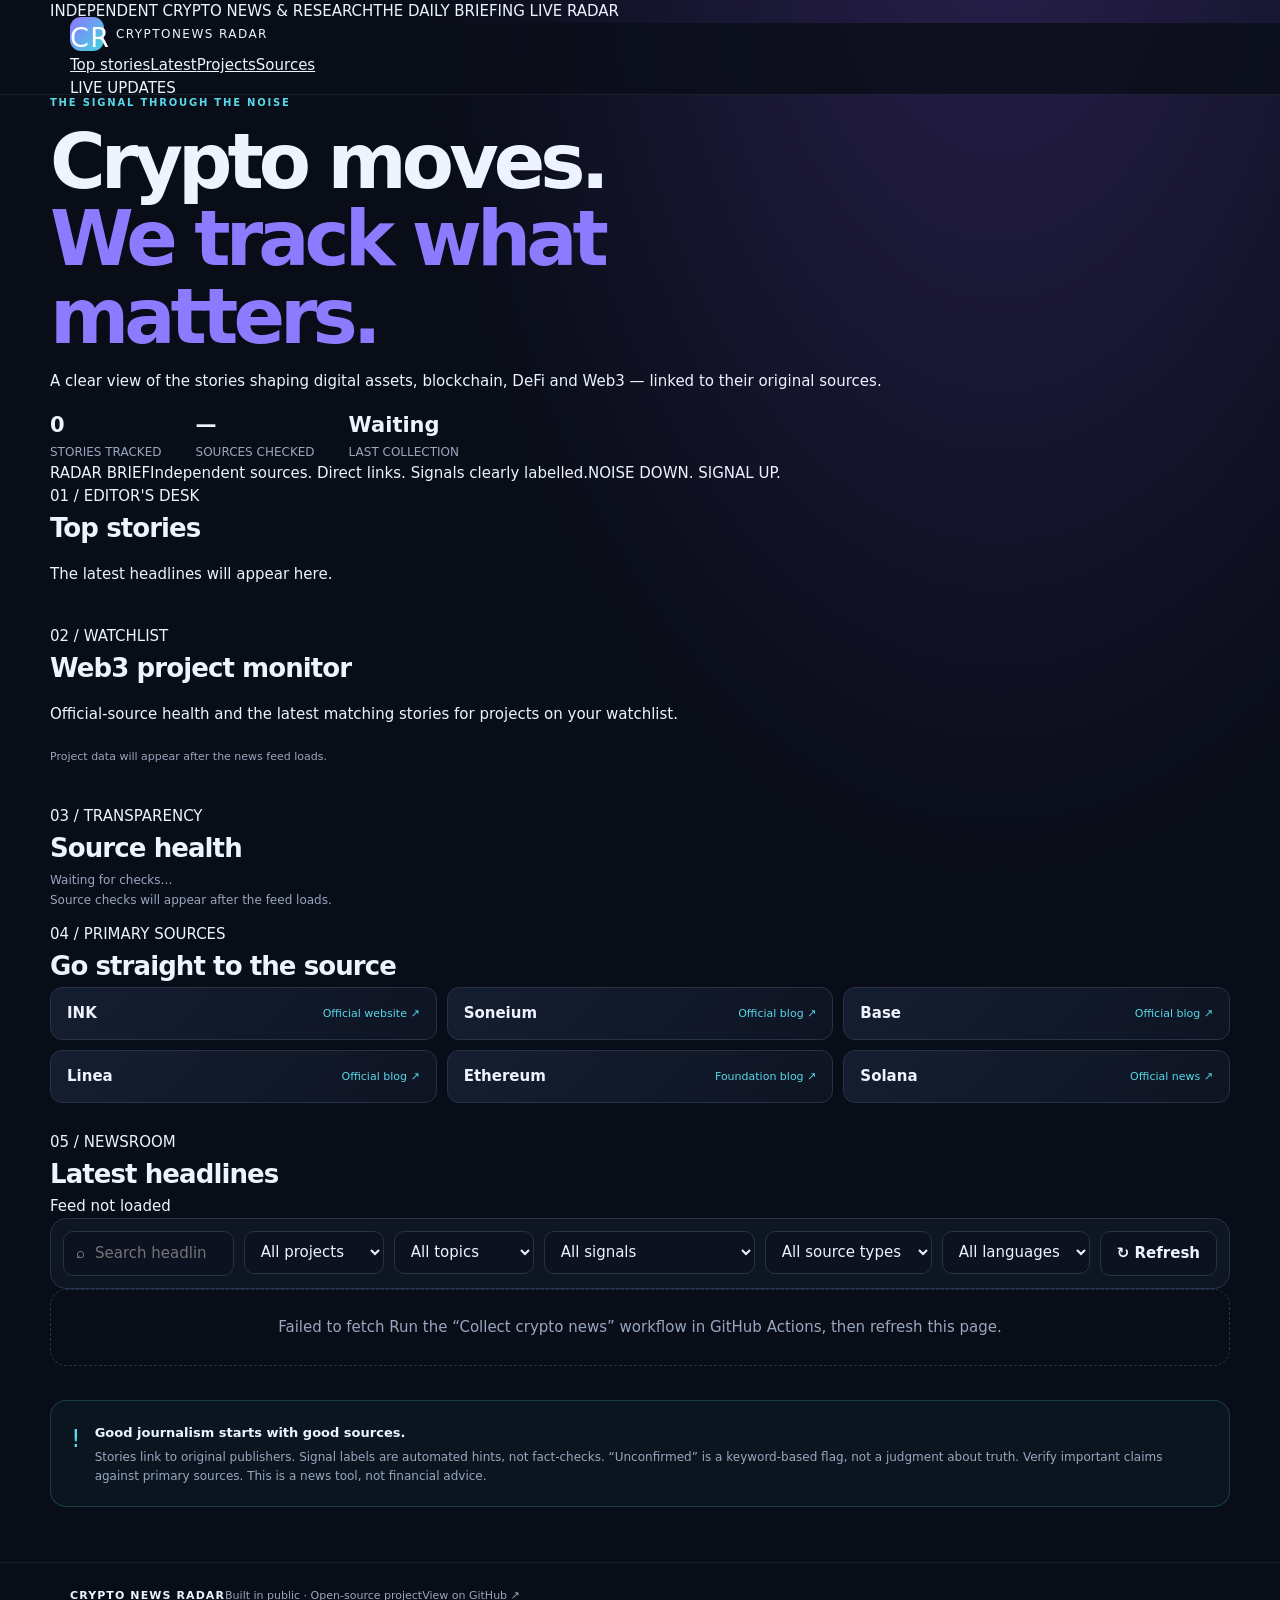
==== index.html @ c0a37ed6 "Redesign homepage with editorial newsroom layout" ====
<!doctype html>
<html lang="en">
<head>
  <meta charset="utf-8">
  <meta name="viewport" content="width=device-width, initial-scale=1">
  <meta name="theme-color" content="#ffffff">
  <meta name="description" content="Crypto News Radar — independent coverage of digital assets, blockchain, DeFi and Web3.">
  <title>Crypto News Radar — The crypto briefing</title>
  <link rel="preconnect" href="https://fonts.googleapis.com">
  <link rel="preconnect" href="https://fonts.gstatic.com" crossorigin>
  <link href="https://fonts.googleapis.com/css2?family=DM+Sans:wght@400;500;600;700;800&family=Manrope:wght@400;500;600;700;800&display=swap" rel="stylesheet">
  <link rel="stylesheet" href="styles.css">
  <script src="app.js" defer></script>
</head>
<body>
  <div class="edition-bar"><div class="container edition-inner"><span>INDEPENDENT CRYPTO NEWS &amp; RESEARCH</span><span id="edition-date">THE DAILY BRIEFING</span><span class="edition-live"><i></i> LIVE RADAR</span></div></div>
  <header class="topbar">
    <div class="container topbar-inner">
      <a class="brand" href="./" aria-label="Crypto News Radar home"><span class="brand-mark">CR</span><span class="brand-name">CRYPTO<span>NEWS RADAR</span></span></a>
      <nav class="main-nav" aria-label="Main navigation">
        <a href="#top-stories">Top stories</a><a href="#news">Latest</a><a href="#project-monitor">Projects</a><a href="#sources">Sources</a>
      </nav>
      <div class="header-status"><span class="live-dot"></span><span>LIVE UPDATES</span></div>
    </div>
  </header>

  <main class="container">
    <section class="masthead">
      <div><p class="eyebrow">THE SIGNAL THROUGH THE NOISE</p><h1>Crypto moves.<br><span>We track what matters.</span></h1><p class="masthead-copy">A clear view of the stories shaping digital assets, blockchain, DeFi and Web3 — linked to their original sources.</p></div>
      <div class="stats" aria-live="polite">
        <div><strong id="total-count">—</strong><span>STORIES TRACKED</span></div>
        <div><strong id="source-count">—</strong><span>SOURCES CHECKED</span></div>
        <div><strong id="updated-at">Waiting</strong><span>LAST COLLECTION</span></div>
      </div>
    </section>

    <div class="ticker" aria-label="Newsroom note"><span class="ticker-label">RADAR BRIEF</span><span>Independent sources. Direct links. Signals clearly labelled.</span><span class="ticker-right">NOISE DOWN. SIGNAL UP.</span></div>

    <section id="top-stories" class="top-stories-section" aria-labelledby="top-stories-heading">
      <div class="section-kicker"><span>01 / EDITOR'S DESK</span><h2 id="top-stories-heading">Top stories</h2><span class="section-rule"></span></div>
      <div id="top-stories" class="top-stories-grid"><p class="loading-note">The latest headlines will appear here.</p></div>
    </section>

    <section id="project-monitor" class="project-monitor-section" aria-labelledby="project-monitor-heading">
      <div class="section-kicker"><span>02 / WATCHLIST</span><h2 id="project-monitor-heading">Web3 project monitor</h2><span class="section-rule"></span></div>
      <p class="section-intro">Official-source health and the latest matching stories for projects on your watchlist.</p>
      <div id="project-monitor-grid" class="project-monitor-grid" aria-live="polite"><p class="project-monitor-empty">Project data will appear after the news feed loads.</p></div>
    </section>

    <section id="sources" class="source-health-section" aria-labelledby="source-health-heading">
      <div class="section-kicker"><span>03 / TRANSPARENCY</span><h2 id="source-health-heading">Source health</h2><span class="section-rule"></span><span id="source-health-summary" class="section-summary">Waiting for checks…</span></div>
      <div id="source-health-grid" class="source-health-grid" aria-live="polite"><p class="source-health-empty">Source checks will appear after the feed loads.</p></div>
      <p id="source-health-updated" class="source-health-updated"></p>
    </section>

    <section class="official-section" aria-labelledby="official-heading">
      <div class="section-kicker"><span>04 / PRIMARY SOURCES</span><h2 id="official-heading">Go straight to the source</h2><span class="section-rule"></span></div>
      <div class="official-grid">
        <a class="official-card" href="https://inkonchain.com/" target="_blank" rel="noopener noreferrer"><strong>INK</strong><span>Official website ↗</span></a>
        <a class="official-card" href="https://soneium.org/en/blog" target="_blank" rel="noopener noreferrer"><strong>Soneium</strong><span>Official blog ↗</span></a>
        <a class="official-card" href="https://www.base.org/blog" target="_blank" rel="noopener noreferrer"><strong>Base</strong><span>Official blog ↗</span></a>
        <a class="official-card" href="https://linea.build/blog" target="_blank" rel="noopener noreferrer"><strong>Linea</strong><span>Official blog ↗</span></a>
        <a class="official-card" href="https://blog.ethereum.org/" target="_blank" rel="noopener noreferrer"><strong>Ethereum</strong><span>Foundation blog ↗</span></a>
        <a class="official-card" href="https://solana.com/news" target="_blank" rel="noopener noreferrer"><strong>Solana</strong><span>Official news ↗</span></a>
      </div>
    </section>

    <section id="news" class="news-section" aria-labelledby="news-heading">
      <div class="section-kicker"><span>05 / NEWSROOM</span><h2 id="news-heading">Latest headlines</h2><span class="section-rule"></span><span id="result-count" class="section-summary">Preparing feed…</span></div>
      <section class="toolbar" aria-label="News filters">
        <label class="search-wrap"><span class="sr-only">Search stories</span><span aria-hidden="true">⌕</span><input id="search" type="search" placeholder="Search headlines, topics or sources…"></label>
        <label><span class="sr-only">Filter by project</span><select id="project"><option value="">All projects</option></select></label>
        <label><span class="sr-only">Filter by topic</span><select id="topic"><option value="">All topics</option></select></label>
        <label><span class="sr-only">Filter by signal</span><select id="signal"><option value="">All signals</option><option value="tge">TGE / token launch</option><option value="airdrop">Airdrops</option><option value="snapshot">Snapshots</option><option value="security">Security alerts</option><option value="regulation">Regulation</option><option value="unconfirmed">Unconfirmed / rumors</option></select></label>
        <label><span class="sr-only">Filter by source type</span><select id="trust"><option value="">All source types</option><option value="primary">Primary sources</option><option value="media">Media reports</option></select></label>
        <label><span class="sr-only">Filter by language</span><select id="language"><option value="">All languages</option></select></label>
        <button id="refresh" type="button">↻ Refresh</button>
      </section>
      <div id="status" class="status" role="status">Loading collected news…</div>
      <section id="news-grid" class="news-grid" aria-label="Collected news stories"></section>
      <div id="empty-state" class="empty-state" hidden><span aria-hidden="true">◌</span><h3>No stories match those filters</h3><p>Try a different search or clear one of the filters.</p><button id="clear-filters" type="button">Clear filters</button></div>
    </section>

    <section class="trust-note"><span class="trust-icon" aria-hidden="true">!</span><div><strong>Good journalism starts with good sources.</strong><p>Stories link to original publishers. Signal labels are automated hints, not fact-checks. “Unconfirmed” is a keyword-based flag, not a judgment about truth. Verify important claims against primary sources. This is a news tool, not financial advice.</p></div></section>
  </main>
  <footer><div class="container footer-inner"><span class="footer-brand">CRYPTO NEWS RADAR</span><span>Built in public · Open-source project</span><a href="https://github.com/pavel9213/crypto-news-radar">View on GitHub ↗</a></div></footer>
</body>
</html>
---- styles.css ----
:root {
  color-scheme: dark;
  --bg: #090d18;
  --panel: #111827;
  --panel-2: #151e30;
  --border: #263249;
  --text: #edf3ff;
  --muted: #98a7bf;
  --accent: #8c7bff;
  --cyan: #58d7e8;
  --radius: 16px;
}
* { box-sizing: border-box; }
html { min-width: 320px; background: var(--bg); }
body { margin: 0; color: var(--text); font: 15px/1.55 Inter, ui-sans-serif, system-ui, -apple-system, BlinkMacSystemFont, "Segoe UI", sans-serif; background: radial-gradient(ellipse at 78% -10%, #29204e 0, transparent 36rem), var(--bg); }
a { color: inherit; }
.topbar { height: 72px; padding: 0 max(24px, calc((100vw - 1180px) / 2)); display: flex; align-items: center; justify-content: space-between; border-bottom: 1px solid #ffffff12; background: #090d18c9; }
.brand { display: inline-flex; gap: 12px; align-items: center; text-decoration: none; font-size: 12px; letter-spacing: .12em; }
.brand strong { font-weight: 800; color: #fff; }
.brand-mark { display: grid; place-items: center; width: 34px; height: 34px; border-radius: 11px; color: #fff; font-size: 27px; background: linear-gradient(135deg, #8e76ff, #40d7df); }
.live-indicator { color: var(--muted); font-size: 10px; font-weight: 750; letter-spacing: .12em; }
.live-indicator span { display: inline-block; width: 7px; height: 7px; margin-right: 8px; border-radius: 50%; background: var(--cyan); box-shadow: 0 0 12px #58d7e899; }
.container { width: min(1180px, calc(100% - 40px)); margin: 0 auto; }
.hero { padding: 74px 0 45px; max-width: 820px; }
.eyebrow { margin: 0 0 12px; color: var(--cyan); font-size: 10px; font-weight: 800; letter-spacing: .18em; }
h1 { margin: 0; max-width: 720px; font-size: clamp(42px, 7vw, 76px); line-height: 1.02; letter-spacing: -.065em; }
h1 span { color: var(--accent); }
.hero-copy { max-width: 650px; margin: 22px 0 30px; color: var(--muted); font-size: 17px; }
.stats { display: flex; gap: 34px; flex-wrap: wrap; }
.stats div { display: grid; gap: 2px; }
.stats strong { font-size: 21px; font-variant-numeric: tabular-nums; }
.stats span { color: var(--muted); font-size: 12px; }
.official-section { margin: 4px 0 28px; }
.official-heading { display: flex; justify-content: space-between; align-items: end; gap: 24px; margin-bottom: 14px; }
.official-heading .eyebrow { margin-bottom: 3px; }
.official-heading p { max-width: 520px; margin: 0; color: var(--muted); font-size: 12px; }
.official-grid { display: grid; grid-template-columns: repeat(3, minmax(0, 1fr)); gap: 10px; }
.official-card { display: flex; justify-content: space-between; align-items: center; gap: 12px; padding: 14px 16px; border: 1px solid var(--border); border-radius: 12px; background: linear-gradient(135deg, #151e30, #0e1422); text-decoration: none; transition: border-color .15s, transform .15s; }
.official-card:hover { border-color: var(--accent); transform: translateY(-1px); }
.official-name { font-weight: 800; }
.official-card span:last-child { color: var(--cyan); font-size: 11px; white-space: nowrap; }
.toolbar { display: flex; gap: 10px; padding: 12px; border: 1px solid var(--border); border-radius: var(--radius); background: #101626dd; }
.toolbar label { min-width: 140px; }
.toolbar select, .toolbar input, button { width: 100%; min-height: 43px; border: 1px solid var(--border); border-radius: 10px; color: var(--text); background: #0c1220; font: inherit; }
.toolbar select { padding: 0 12px; }
.search-wrap { display: flex; align-items: center; flex: 1; gap: 10px; padding: 0 12px; border: 1px solid var(--border); border-radius: 10px; color: var(--muted); background: #0c1220; }
.search-wrap input { min-width: 0; padding: 0; border: 0; outline: none; background: transparent; }
button { width: auto; padding: 0 16px; cursor: pointer; font-weight: 700; transition: border-color .15s, transform .15s; }
button:hover { border-color: var(--accent); }
button:active { transform: translateY(1px); }
.section-heading { display: flex; justify-content: space-between; align-items: end; gap: 16px; margin: 44px 0 20px; }
.section-heading .eyebrow { margin-bottom: 3px; }
h2 { margin: 0; font-size: 26px; letter-spacing: -.035em; }
.result-count { color: var(--muted); font-size: 12px; }
.news-grid { display: grid; grid-template-columns: repeat(3, minmax(0, 1fr)); gap: 15px; }
.story { display: flex; flex-direction: column; min-height: 245px; padding: 20px; border: 1px solid var(--border); border-radius: var(--radius); background: linear-gradient(145deg, #151e30, #0e1422); transition: border-color .18s, transform .18s; }
.story:hover { border-color: #7066c8; transform: translateY(-2px); }
.story-meta { display: flex; justify-content: space-between; align-items: center; gap: 8px; margin-bottom: 15px; color: var(--muted); font-size: 11px; }
.topic-pill { padding: 4px 8px; border: 1px solid #8174ff55; border-radius: 99px; color: #c5bcff; background: #8174ff14; text-transform: capitalize; }
.signal-row { display: flex; flex-wrap: wrap; gap: 6px; margin: -5px 0 12px; }
.signal-pill { display: inline-flex; align-items: center; padding: 3px 7px; border: 1px solid var(--border); border-radius: 99px; color: var(--muted); background: #ffffff06; font-size: 10px; font-weight: 750; }
.signal-security { border-color: #ff747455; color: #ffaaa8; background: #ff747411; }
.signal-unconfirmed { border-color: #f4c96a55; color: #f4d58b; background: #f4c96a10; }
.signal-tge, .signal-airdrop, .signal-snapshot { border-color: #58d7e855; color: #8be7f0; background: #58d7e80c; }
.signal-regulation { border-color: #8c7bff55; color: #c5bcff; background: #8c7bff10; }
.trust-label { display: inline-block; margin-left: 4px; padding: 2px 5px; border-radius: 4px; font-size: 9px; white-space: nowrap; }
.trust-primary { color: #8be7f0; background: #58d7e812; }
.trust-media { color: #aebbd0; background: #ffffff08; }
.story h3 { margin: 0 0 12px; font-size: 17px; line-height: 1.38; letter-spacing: -.018em; }
.story h3 a { text-decoration: none; }
.story h3 a:hover { color: #bcb3ff; }
.story-summary { display: -webkit-box; overflow: hidden; margin: 0 0 18px; color: var(--muted); font-size: 13px; -webkit-box-orient: vertical; -webkit-line-clamp: 3; }
.story-footer { display: flex; justify-content: space-between; align-items: center; gap: 10px; margin-top: auto; padding-top: 13px; border-top: 1px solid #ffffff0e; color: var(--muted); font-size: 11px; }
.story-footer a { color: var(--cyan); text-decoration: none; font-weight: 750; white-space: nowrap; }
.status, .empty-state { padding: 26px; border: 1px dashed var(--border); border-radius: var(--radius); color: var(--muted); text-align: center; }
.empty-state { margin-top: 12px; }
.empty-state > span { color: var(--accent); font-size: 32px; }
.empty-state h3 { color: var(--text); margin: 6px 0; }
.empty-state p { margin: 0 0 15px; }
.trust-note { display: flex; gap: 14px; margin: 34px 0 55px; padding: 20px; border: 1px solid #58d7e833; border-radius: var(--radius); background: #58d7e80a; }
.trust-icon { color: var(--cyan); font-size: 24px; }
.trust-note strong { font-size: 13px; }
.trust-note p { margin: 4px 0 0; color: var(--muted); font-size: 12px; }
footer { display: flex; justify-content: space-between; gap: 18px; padding: 24px max(24px, calc((100vw - 1180px) / 2)); border-top: 1px solid #ffffff12; color: var(--muted); font-size: 11px; }
footer span:first-child { color: var(--text); font-weight: 800; letter-spacing: .1em; }
footer a { text-decoration: none; }
.sr-only { position: absolute; width: 1px; height: 1px; padding: 0; margin: -1px; overflow: hidden; clip: rect(0,0,0,0); white-space: nowrap; border: 0; }
[hidden] { display: none !important; }
@media (max-width: 850px) { .official-grid { grid-template-columns: repeat(2, minmax(0, 1fr)); } .official-heading { align-items: start; flex-direction: column; gap: 8px; } .news-grid { grid-template-columns: repeat(2, minmax(0, 1fr)); } .toolbar { flex-wrap: wrap; } .search-wrap { flex-basis: 100%; } .toolbar label { flex: 1; } }
@media (max-width: 560px) { .official-grid { grid-template-columns: 1fr; } .official-card { padding: 13px; } .topbar { height: 60px; padding: 0 18px; } .live-indicator { font-size: 0; } .container { width: calc(100% - 32px); } .hero { padding-top: 52px; } .hero-copy { font-size: 15px; } .stats { gap: 20px; } .stats strong { font-size: 18px; } .news-grid { grid-template-columns: 1fr; } .toolbar label { flex-basis: 100%; } .toolbar button { width: 100%; } footer { flex-direction: column; padding: 22px 18px; gap: 8px; } .section-heading { align-items: start; flex-direction: column; } }


/* Live source health monitor */
.source-health { margin-top: 34px; padding: 22px; border: 1px solid var(--border); border-radius: var(--radius); background: linear-gradient(135deg, #151e30cc, #0e1422cc); }
.source-health-heading { display: flex; justify-content: space-between; align-items: end; gap: 16px; margin-bottom: 16px; }
.source-health-heading .eyebrow { margin-bottom: 3px; }
.source-health-heading h2 { font-size: 22px; }
#source-health-summary { color: var(--muted); font-size: 12px; }
.source-health-grid { display: grid; grid-template-columns: repeat(3, minmax(0, 1fr)); gap: 10px; }
.source-health-card { min-width: 0; padding: 13px 14px; border: 1px solid var(--border); border-radius: 11px; background: #090f1d99; }
.source-health-card-top { display: flex; justify-content: space-between; align-items: center; gap: 8px; }
.source-health-card-top strong { overflow: hidden; font-size: 13px; text-overflow: ellipsis; white-space: nowrap; }
.health-dot { flex: 0 0 auto; width: 9px; height: 9px; border-radius: 50%; }
.health-dot.healthy { background: #4bd69b; box-shadow: 0 0 10px #4bd69b66; }
.health-dot.warning { background: #f2c66d; box-shadow: 0 0 10px #f2c66d55; }
.health-dot.failed { background: #ff7777; box-shadow: 0 0 10px #ff777755; }
.source-health-status { display: inline-block; margin-top: 8px; font-size: 10px; font-weight: 800; }
.source-health-status.healthy { color: #70e4b1; }
.source-health-status.warning { color: #f2c66d; }
.source-health-status.failed { color: #ff9292; }
.source-health-card p { overflow-wrap: anywhere; margin: 4px 0 0; color: var(--muted); font-size: 11px; }
.source-health-updated { margin: 13px 0 0; color: var(--muted); font-size: 10px; }
.source-health-empty { grid-column: 1 / -1; margin: 0; color: var(--muted); font-size: 12px; }
@media (max-width: 850px) { .source-health-grid { grid-template-columns: repeat(2, minmax(0, 1fr)); } }
@media (max-width: 560px) { .source-health { padding: 16px; } .source-health-grid { grid-template-columns: 1fr; } .source-health-heading { align-items: start; flex-direction: column; gap: 6px; } }


/* Web3 project monitor */
.project-monitor-section { margin: 38px 0 30px; }
.project-monitor-heading { display: flex; justify-content: space-between; align-items: end; gap: 24px; margin-bottom: 15px; }
.project-monitor-heading .eyebrow { margin-bottom: 3px; }
.project-monitor-heading p { max-width: 540px; margin: 0; color: var(--muted); font-size: 12px; }
.project-monitor-grid { display: grid; grid-template-columns: repeat(2, minmax(0, 1fr)); gap: 13px; }
.project-monitor-card { min-width: 0; padding: 19px; border: 1px solid var(--border); border-radius: var(--radius); background: linear-gradient(145deg, #151e30, #0e1422); }
.project-monitor-card.project-ink { border-color: #8c7bff66; background: linear-gradient(145deg, #211a43, #0e1422 75%); }
.project-monitor-top { display: flex; align-items: center; justify-content: space-between; gap: 12px; }
.project-monitor-top h3 { margin: 0; font-size: 20px; letter-spacing: -.03em; }
.project-monitor-count { color: var(--muted); font-size: 11px; font-variant-numeric: tabular-nums; }
.project-monitor-status { display: inline-flex; align-items: center; gap: 7px; margin-top: 9px; font-size: 10px; font-weight: 800; }
.project-monitor-status i { width: 7px; height: 7px; border-radius: 50%; background: currentColor; }
.project-monitor-status.healthy { color: #70e4b1; }
.project-monitor-status.warning { color: #f2c66d; }
.project-monitor-status.failed { color: #ff9292; }
.project-monitor-status.not-connected { color: #bcb3ff; }
.project-monitor-note, .project-monitor-empty { margin: 6px 0 10px; color: var(--muted); font-size: 11px; }
.project-monitor-latest { display: grid; gap: 9px; margin: 12px 0; padding: 0; list-style: none; }
.project-monitor-latest li { display: grid; gap: 3px; padding-top: 9px; border-top: 1px solid #ffffff10; }
.project-monitor-latest a { color: var(--text); font-size: 12px; font-weight: 700; line-height: 1.4; text-decoration: none; }
.project-monitor-latest a:hover { color: #bcb3ff; }
.project-monitor-latest span { color: var(--muted); font-size: 10px; }
.project-monitor-actions { display: flex; align-items: center; justify-content: space-between; gap: 12px; margin-top: 14px; padding-top: 12px; border-top: 1px solid #ffffff10; }
.project-monitor-actions button { min-height: 34px; padding: 0 11px; border-radius: 8px; font-size: 10px; }
.project-monitor-actions a { color: var(--cyan); font-size: 10px; font-weight: 750; text-decoration: none; white-space: nowrap; }
@media (max-width: 850px) { .project-monitor-heading { align-items: start; flex-direction: column; gap: 8px; } }
@media (max-width: 560px) { .project-monitor-grid { grid-template-columns: 1fr; } .project-monitor-card { padding: 16px; } }
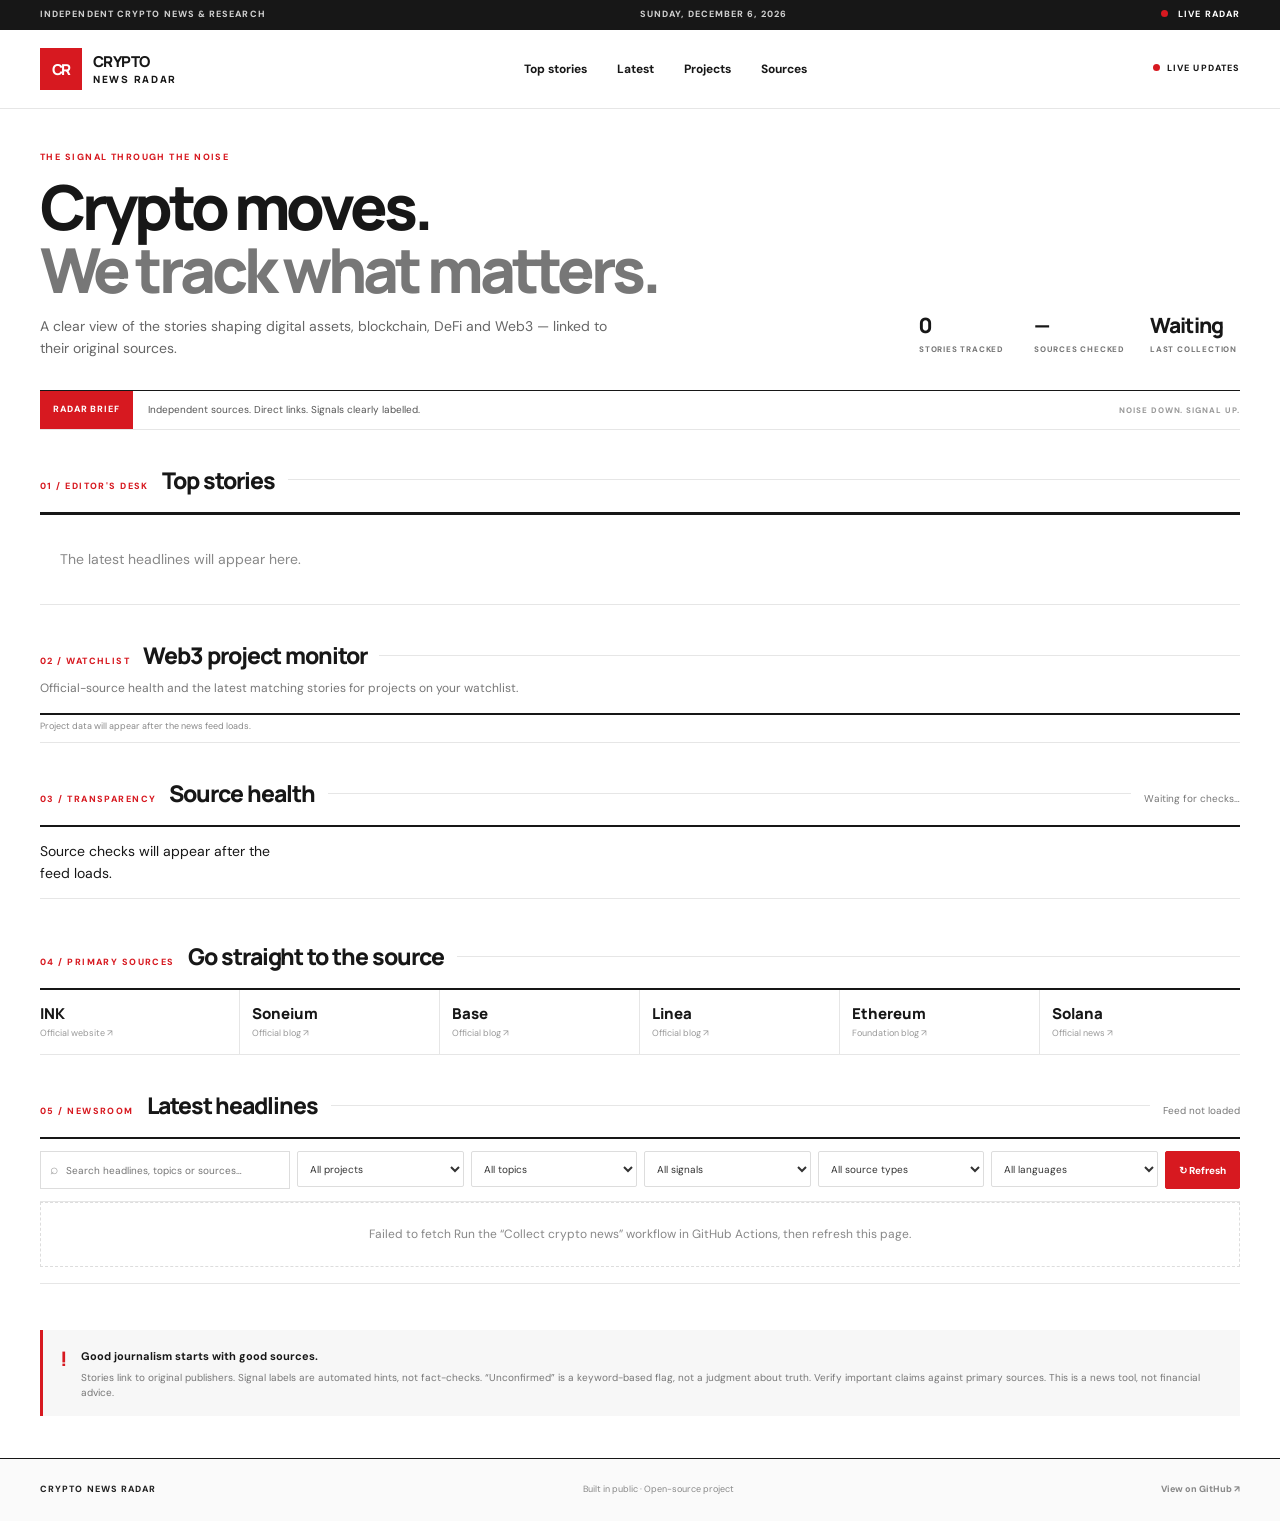
==== commit d865a34c: "Fix top stories container target" ====
--- a/index.html
+++ b/index.html
@@ -38,7 +38,7 @@
 
     <section id="top-stories" class="top-stories-section" aria-labelledby="top-stories-heading">
       <div class="section-kicker"><span>01 / EDITOR'S DESK</span><h2 id="top-stories-heading">Top stories</h2><span class="section-rule"></span></div>
-      <div id="top-stories" class="top-stories-grid"><p class="loading-note">The latest headlines will appear here.</p></div>
+      <div id="top-stories-grid" class="top-stories-grid"><p class="loading-note">The latest headlines will appear here.</p></div>
     </section>
 
     <section id="project-monitor" class="project-monitor-section" aria-labelledby="project-monitor-heading">
--- a/styles.css
+++ b/styles.css
@@ -1,145 +1,20 @@
-:root {
-  color-scheme: dark;
-  --bg: #090d18;
-  --panel: #111827;
-  --panel-2: #151e30;
-  --border: #263249;
-  --text: #edf3ff;
-  --muted: #98a7bf;
-  --accent: #8c7bff;
-  --cyan: #58d7e8;
-  --radius: 16px;
-}
-* { box-sizing: border-box; }
-html { min-width: 320px; background: var(--bg); }
-body { margin: 0; color: var(--text); font: 15px/1.55 Inter, ui-sans-serif, system-ui, -apple-system, BlinkMacSystemFont, "Segoe UI", sans-serif; background: radial-gradient(ellipse at 78% -10%, #29204e 0, transparent 36rem), var(--bg); }
-a { color: inherit; }
-.topbar { height: 72px; padding: 0 max(24px, calc((100vw - 1180px) / 2)); display: flex; align-items: center; justify-content: space-between; border-bottom: 1px solid #ffffff12; background: #090d18c9; }
-.brand { display: inline-flex; gap: 12px; align-items: center; text-decoration: none; font-size: 12px; letter-spacing: .12em; }
-.brand strong { font-weight: 800; color: #fff; }
-.brand-mark { display: grid; place-items: center; width: 34px; height: 34px; border-radius: 11px; color: #fff; font-size: 27px; background: linear-gradient(135deg, #8e76ff, #40d7df); }
-.live-indicator { color: var(--muted); font-size: 10px; font-weight: 750; letter-spacing: .12em; }
-.live-indicator span { display: inline-block; width: 7px; height: 7px; margin-right: 8px; border-radius: 50%; background: var(--cyan); box-shadow: 0 0 12px #58d7e899; }
-.container { width: min(1180px, calc(100% - 40px)); margin: 0 auto; }
-.hero { padding: 74px 0 45px; max-width: 820px; }
-.eyebrow { margin: 0 0 12px; color: var(--cyan); font-size: 10px; font-weight: 800; letter-spacing: .18em; }
-h1 { margin: 0; max-width: 720px; font-size: clamp(42px, 7vw, 76px); line-height: 1.02; letter-spacing: -.065em; }
-h1 span { color: var(--accent); }
-.hero-copy { max-width: 650px; margin: 22px 0 30px; color: var(--muted); font-size: 17px; }
-.stats { display: flex; gap: 34px; flex-wrap: wrap; }
-.stats div { display: grid; gap: 2px; }
-.stats strong { font-size: 21px; font-variant-numeric: tabular-nums; }
-.stats span { color: var(--muted); font-size: 12px; }
-.official-section { margin: 4px 0 28px; }
-.official-heading { display: flex; justify-content: space-between; align-items: end; gap: 24px; margin-bottom: 14px; }
-.official-heading .eyebrow { margin-bottom: 3px; }
-.official-heading p { max-width: 520px; margin: 0; color: var(--muted); font-size: 12px; }
-.official-grid { display: grid; grid-template-columns: repeat(3, minmax(0, 1fr)); gap: 10px; }
-.official-card { display: flex; justify-content: space-between; align-items: center; gap: 12px; padding: 14px 16px; border: 1px solid var(--border); border-radius: 12px; background: linear-gradient(135deg, #151e30, #0e1422); text-decoration: none; transition: border-color .15s, transform .15s; }
-.official-card:hover { border-color: var(--accent); transform: translateY(-1px); }
-.official-name { font-weight: 800; }
-.official-card span:last-child { color: var(--cyan); font-size: 11px; white-space: nowrap; }
-.toolbar { display: flex; gap: 10px; padding: 12px; border: 1px solid var(--border); border-radius: var(--radius); background: #101626dd; }
-.toolbar label { min-width: 140px; }
-.toolbar select, .toolbar input, button { width: 100%; min-height: 43px; border: 1px solid var(--border); border-radius: 10px; color: var(--text); background: #0c1220; font: inherit; }
-.toolbar select { padding: 0 12px; }
-.search-wrap { display: flex; align-items: center; flex: 1; gap: 10px; padding: 0 12px; border: 1px solid var(--border); border-radius: 10px; color: var(--muted); background: #0c1220; }
-.search-wrap input { min-width: 0; padding: 0; border: 0; outline: none; background: transparent; }
-button { width: auto; padding: 0 16px; cursor: pointer; font-weight: 700; transition: border-color .15s, transform .15s; }
-button:hover { border-color: var(--accent); }
-button:active { transform: translateY(1px); }
-.section-heading { display: flex; justify-content: space-between; align-items: end; gap: 16px; margin: 44px 0 20px; }
-.section-heading .eyebrow { margin-bottom: 3px; }
-h2 { margin: 0; font-size: 26px; letter-spacing: -.035em; }
-.result-count { color: var(--muted); font-size: 12px; }
-.news-grid { display: grid; grid-template-columns: repeat(3, minmax(0, 1fr)); gap: 15px; }
-.story { display: flex; flex-direction: column; min-height: 245px; padding: 20px; border: 1px solid var(--border); border-radius: var(--radius); background: linear-gradient(145deg, #151e30, #0e1422); transition: border-color .18s, transform .18s; }
-.story:hover { border-color: #7066c8; transform: translateY(-2px); }
-.story-meta { display: flex; justify-content: space-between; align-items: center; gap: 8px; margin-bottom: 15px; color: var(--muted); font-size: 11px; }
-.topic-pill { padding: 4px 8px; border: 1px solid #8174ff55; border-radius: 99px; color: #c5bcff; background: #8174ff14; text-transform: capitalize; }
-.signal-row { display: flex; flex-wrap: wrap; gap: 6px; margin: -5px 0 12px; }
-.signal-pill { display: inline-flex; align-items: center; padding: 3px 7px; border: 1px solid var(--border); border-radius: 99px; color: var(--muted); background: #ffffff06; font-size: 10px; font-weight: 750; }
-.signal-security { border-color: #ff747455; color: #ffaaa8; background: #ff747411; }
-.signal-unconfirmed { border-color: #f4c96a55; color: #f4d58b; background: #f4c96a10; }
-.signal-tge, .signal-airdrop, .signal-snapshot { border-color: #58d7e855; color: #8be7f0; background: #58d7e80c; }
-.signal-regulation { border-color: #8c7bff55; color: #c5bcff; background: #8c7bff10; }
-.trust-label { display: inline-block; margin-left: 4px; padding: 2px 5px; border-radius: 4px; font-size: 9px; white-space: nowrap; }
-.trust-primary { color: #8be7f0; background: #58d7e812; }
-.trust-media { color: #aebbd0; background: #ffffff08; }
-.story h3 { margin: 0 0 12px; font-size: 17px; line-height: 1.38; letter-spacing: -.018em; }
-.story h3 a { text-decoration: none; }
-.story h3 a:hover { color: #bcb3ff; }
-.story-summary { display: -webkit-box; overflow: hidden; margin: 0 0 18px; color: var(--muted); font-size: 13px; -webkit-box-orient: vertical; -webkit-line-clamp: 3; }
-.story-footer { display: flex; justify-content: space-between; align-items: center; gap: 10px; margin-top: auto; padding-top: 13px; border-top: 1px solid #ffffff0e; color: var(--muted); font-size: 11px; }
-.story-footer a { color: var(--cyan); text-decoration: none; font-weight: 750; white-space: nowrap; }
-.status, .empty-state { padding: 26px; border: 1px dashed var(--border); border-radius: var(--radius); color: var(--muted); text-align: center; }
-.empty-state { margin-top: 12px; }
-.empty-state > span { color: var(--accent); font-size: 32px; }
-.empty-state h3 { color: var(--text); margin: 6px 0; }
-.empty-state p { margin: 0 0 15px; }
-.trust-note { display: flex; gap: 14px; margin: 34px 0 55px; padding: 20px; border: 1px solid #58d7e833; border-radius: var(--radius); background: #58d7e80a; }
-.trust-icon { color: var(--cyan); font-size: 24px; }
-.trust-note strong { font-size: 13px; }
-.trust-note p { margin: 4px 0 0; color: var(--muted); font-size: 12px; }
-footer { display: flex; justify-content: space-between; gap: 18px; padding: 24px max(24px, calc((100vw - 1180px) / 2)); border-top: 1px solid #ffffff12; color: var(--muted); font-size: 11px; }
-footer span:first-child { color: var(--text); font-weight: 800; letter-spacing: .1em; }
-footer a { text-decoration: none; }
-.sr-only { position: absolute; width: 1px; height: 1px; padding: 0; margin: -1px; overflow: hidden; clip: rect(0,0,0,0); white-space: nowrap; border: 0; }
-[hidden] { display: none !important; }
-@media (max-width: 850px) { .official-grid { grid-template-columns: repeat(2, minmax(0, 1fr)); } .official-heading { align-items: start; flex-direction: column; gap: 8px; } .news-grid { grid-template-columns: repeat(2, minmax(0, 1fr)); } .toolbar { flex-wrap: wrap; } .search-wrap { flex-basis: 100%; } .toolbar label { flex: 1; } }
-@media (max-width: 560px) { .official-grid { grid-template-columns: 1fr; } .official-card { padding: 13px; } .topbar { height: 60px; padding: 0 18px; } .live-indicator { font-size: 0; } .container { width: calc(100% - 32px); } .hero { padding-top: 52px; } .hero-copy { font-size: 15px; } .stats { gap: 20px; } .stats strong { font-size: 18px; } .news-grid { grid-template-columns: 1fr; } .toolbar label { flex-basis: 100%; } .toolbar button { width: 100%; } footer { flex-direction: column; padding: 22px 18px; gap: 8px; } .section-heading { align-items: start; flex-direction: column; } }
-
-
-/* Live source health monitor */
-.source-health { margin-top: 34px; padding: 22px; border: 1px solid var(--border); border-radius: var(--radius); background: linear-gradient(135deg, #151e30cc, #0e1422cc); }
-.source-health-heading { display: flex; justify-content: space-between; align-items: end; gap: 16px; margin-bottom: 16px; }
-.source-health-heading .eyebrow { margin-bottom: 3px; }
-.source-health-heading h2 { font-size: 22px; }
-#source-health-summary { color: var(--muted); font-size: 12px; }
-.source-health-grid { display: grid; grid-template-columns: repeat(3, minmax(0, 1fr)); gap: 10px; }
-.source-health-card { min-width: 0; padding: 13px 14px; border: 1px solid var(--border); border-radius: 11px; background: #090f1d99; }
-.source-health-card-top { display: flex; justify-content: space-between; align-items: center; gap: 8px; }
-.source-health-card-top strong { overflow: hidden; font-size: 13px; text-overflow: ellipsis; white-space: nowrap; }
-.health-dot { flex: 0 0 auto; width: 9px; height: 9px; border-radius: 50%; }
-.health-dot.healthy { background: #4bd69b; box-shadow: 0 0 10px #4bd69b66; }
-.health-dot.warning { background: #f2c66d; box-shadow: 0 0 10px #f2c66d55; }
-.health-dot.failed { background: #ff7777; box-shadow: 0 0 10px #ff777755; }
-.source-health-status { display: inline-block; margin-top: 8px; font-size: 10px; font-weight: 800; }
-.source-health-status.healthy { color: #70e4b1; }
-.source-health-status.warning { color: #f2c66d; }
-.source-health-status.failed { color: #ff9292; }
-.source-health-card p { overflow-wrap: anywhere; margin: 4px 0 0; color: var(--muted); font-size: 11px; }
-.source-health-updated { margin: 13px 0 0; color: var(--muted); font-size: 10px; }
-.source-health-empty { grid-column: 1 / -1; margin: 0; color: var(--muted); font-size: 12px; }
-@media (max-width: 850px) { .source-health-grid { grid-template-columns: repeat(2, minmax(0, 1fr)); } }
-@media (max-width: 560px) { .source-health { padding: 16px; } .source-health-grid { grid-template-columns: 1fr; } .source-health-heading { align-items: start; flex-direction: column; gap: 6px; } }
-
-
-/* Web3 project monitor */
-.project-monitor-section { margin: 38px 0 30px; }
-.project-monitor-heading { display: flex; justify-content: space-between; align-items: end; gap: 24px; margin-bottom: 15px; }
-.project-monitor-heading .eyebrow { margin-bottom: 3px; }
-.project-monitor-heading p { max-width: 540px; margin: 0; color: var(--muted); font-size: 12px; }
-.project-monitor-grid { display: grid; grid-template-columns: repeat(2, minmax(0, 1fr)); gap: 13px; }
-.project-monitor-card { min-width: 0; padding: 19px; border: 1px solid var(--border); border-radius: var(--radius); background: linear-gradient(145deg, #151e30, #0e1422); }
-.project-monitor-card.project-ink { border-color: #8c7bff66; background: linear-gradient(145deg, #211a43, #0e1422 75%); }
-.project-monitor-top { display: flex; align-items: center; justify-content: space-between; gap: 12px; }
-.project-monitor-top h3 { margin: 0; font-size: 20px; letter-spacing: -.03em; }
-.project-monitor-count { color: var(--muted); font-size: 11px; font-variant-numeric: tabular-nums; }
-.project-monitor-status { display: inline-flex; align-items: center; gap: 7px; margin-top: 9px; font-size: 10px; font-weight: 800; }
-.project-monitor-status i { width: 7px; height: 7px; border-radius: 50%; background: currentColor; }
-.project-monitor-status.healthy { color: #70e4b1; }
-.project-monitor-status.warning { color: #f2c66d; }
-.project-monitor-status.failed { color: #ff9292; }
-.project-monitor-status.not-connected { color: #bcb3ff; }
-.project-monitor-note, .project-monitor-empty { margin: 6px 0 10px; color: var(--muted); font-size: 11px; }
-.project-monitor-latest { display: grid; gap: 9px; margin: 12px 0; padding: 0; list-style: none; }
-.project-monitor-latest li { display: grid; gap: 3px; padding-top: 9px; border-top: 1px solid #ffffff10; }
-.project-monitor-latest a { color: var(--text); font-size: 12px; font-weight: 700; line-height: 1.4; text-decoration: none; }
-.project-monitor-latest a:hover { color: #bcb3ff; }
-.project-monitor-latest span { color: var(--muted); font-size: 10px; }
-.project-monitor-actions { display: flex; align-items: center; justify-content: space-between; gap: 12px; margin-top: 14px; padding-top: 12px; border-top: 1px solid #ffffff10; }
-.project-monitor-actions button { min-height: 34px; padding: 0 11px; border-radius: 8px; font-size: 10px; }
-.project-monitor-actions a { color: var(--cyan); font-size: 10px; font-weight: 750; text-decoration: none; white-space: nowrap; }
-@media (max-width: 850px) { .project-monitor-heading { align-items: start; flex-direction: column; gap: 8px; } }
-@media (max-width: 560px) { .project-monitor-grid { grid-template-columns: 1fr; } .project-monitor-card { padding: 16px; } }
+:root{color-scheme:light;--bg:#fff;--paper:#fff;--ink:#171717;--muted:#737373;--line:#e6e6e6;--soft:#f6f6f6;--red:#d71920;--red-dark:#b81219;--radius:3px}
+*{box-sizing:border-box}html{min-width:320px;scroll-behavior:smooth;background:var(--bg)}body{margin:0;color:var(--ink);font:14px/1.55 "DM Sans",Arial,sans-serif;background:#fff}a{color:inherit}.container{width:min(1200px,calc(100% - 48px));margin:0 auto}
+.edition-bar{background:#171717;color:#cfcfcf;font-size:9px;font-weight:800;letter-spacing:.12em}.edition-inner{height:30px;display:flex;align-items:center;justify-content:space-between}.edition-live{color:#fff}.edition-live i,.live-dot{display:inline-block;width:7px;height:7px;border-radius:50%;background:var(--red);margin-right:7px}
+.topbar{border-bottom:1px solid var(--line);background:#fff}.topbar-inner{min-height:78px;display:flex;align-items:center;justify-content:space-between;gap:24px}.brand{display:flex;align-items:center;gap:11px;text-decoration:none;flex-shrink:0}.brand-mark{display:grid;place-items:center;width:42px;height:42px;background:var(--red);color:#fff;font:800 15px Manrope,sans-serif;letter-spacing:-.08em}.brand-name{display:grid;font:800 15px/1.05 Manrope,sans-serif;letter-spacing:-.04em}.brand-name span{font-size:10px;letter-spacing:.17em;margin-top:4px}.main-nav{display:flex;align-items:center;gap:30px}.main-nav a{font-size:12px;font-weight:700;text-decoration:none}.main-nav a:hover,.footer-inner a:hover{color:var(--red)}.header-status{font-size:9px;font-weight:800;letter-spacing:.12em;white-space:nowrap}
+.masthead{display:flex;justify-content:space-between;align-items:end;gap:36px;padding:42px 0 30px;border-bottom:1px solid var(--ink)}.eyebrow,.section-kicker>span:first-child{margin:0 0 10px;color:var(--red);font-size:9px;font-weight:800;letter-spacing:.16em}.masthead h1{margin:0;font:800 clamp(36px,5vw,62px)/1.02 Manrope,sans-serif;letter-spacing:-.065em}.masthead h1 span{color:#777}.masthead-copy{max-width:570px;margin:15px 0 0;color:#666;font-size:14px}.stats{display:flex;gap:25px;flex-wrap:wrap;padding-bottom:4px}.stats div{display:grid;gap:4px;min-width:90px}.stats strong{font:800 21px Manrope,sans-serif;letter-spacing:-.04em;font-variant-numeric:tabular-nums}.stats span{font-size:8px;color:#777;font-weight:800;letter-spacing:.1em;white-space:nowrap}
+.ticker{display:flex;align-items:center;gap:15px;min-height:39px;border-bottom:1px solid var(--line);font-size:10px;color:#555}.ticker-label{align-self:stretch;display:flex;align-items:center;padding:0 13px;background:var(--red);color:white;font-size:9px;font-weight:800;letter-spacing:.1em}.ticker-right{margin-left:auto;font-size:8px;font-weight:800;letter-spacing:.12em;color:#999}
+.top-stories-section,.project-monitor-section,.source-health-section,.official-section,.news-section{padding-top:34px}.section-kicker{display:flex;align-items:baseline;gap:13px;margin-bottom:16px}.section-kicker>span:first-child{margin:0;white-space:nowrap}.section-kicker h2{margin:0;font:800 23px Manrope,sans-serif;letter-spacing:-.045em;white-space:nowrap}.section-rule{height:1px;flex:1;background:var(--line);align-self:center}.section-summary{font-size:10px;color:#777;white-space:nowrap}.section-intro{margin:-8px 0 15px;color:#777;font-size:12px}
+.top-stories-grid{display:grid;grid-template-columns:minmax(0,1.55fr) minmax(270px,1fr);gap:0;border-top:3px solid var(--ink);border-bottom:1px solid var(--line)}.top-feature{padding:22px 26px 22px 0;border-right:1px solid var(--line)}.top-feature .story-category,.top-side-item .story-category{color:var(--red);font-size:9px;font-weight:800;letter-spacing:.12em;text-transform:uppercase}.top-feature h3{max-width:720px;margin:10px 0;font:800 clamp(25px,3.4vw,42px)/1.13 Manrope,sans-serif;letter-spacing:-.055em}.top-feature h3 a,.top-side-item h3 a{text-decoration:none}.top-feature h3 a:hover,.top-side-item h3 a:hover{color:var(--red)}.top-feature p{max-width:680px;color:#666;font-size:13px}.top-byline{margin-top:18px;color:#888;font-size:10px}.top-side{padding:5px 0 5px 24px;display:grid;grid-template-rows:repeat(3,1fr)}.top-side-item{padding:13px 0;border-bottom:1px solid var(--line)}.top-side-item:last-child{border-bottom:0}.top-side-item h3{margin:5px 0;font:700 15px/1.35 Manrope,sans-serif}.top-side-item p{margin:0;color:#888;font-size:10px}.loading-note{padding:20px;color:#888}
+.project-monitor-grid{display:grid;grid-template-columns:repeat(4,minmax(0,1fr));border-top:2px solid var(--ink);border-bottom:1px solid var(--line)}.project-monitor-card{min-width:0;padding:16px 17px 15px;border-right:1px solid var(--line);background:#fff}.project-monitor-card:first-child{padding-left:0}.project-monitor-card:last-child{border-right:0}.project-monitor-card.project-ink{background:#fbf9ff}.project-monitor-top{display:flex;align-items:center;justify-content:space-between;gap:8px}.project-monitor-top h3{margin:0;font:800 19px Manrope,sans-serif}.project-monitor-count{color:#888;font-size:10px}.project-monitor-status{display:inline-flex;align-items:center;gap:6px;margin-top:7px;font-size:9px;font-weight:800}.project-monitor-status i{width:6px;height:6px;border-radius:50%;background:currentColor}.project-monitor-status.healthy{color:#16834e}.project-monitor-status.warning{color:#a36b00}.project-monitor-status.failed{color:#c51f2b}.project-monitor-status.not-connected{color:#7051c8}.project-monitor-note,.project-monitor-empty{margin:5px 0 8px;color:#888;font-size:9px}.project-monitor-latest{display:grid;gap:7px;margin:9px 0;padding:0;list-style:none}.project-monitor-latest li{display:grid;gap:2px;padding-top:7px;border-top:1px solid var(--line)}.project-monitor-latest a{font-size:10px;font-weight:700;line-height:1.35;text-decoration:none}.project-monitor-latest a:hover{color:var(--red)}.project-monitor-latest span{color:#999;font-size:8px}.project-monitor-actions{display:flex;align-items:center;justify-content:space-between;gap:7px;margin-top:10px;padding-top:9px;border-top:1px solid var(--line)}.project-monitor-actions button{min-height:27px;padding:0 8px;border:1px solid var(--line);border-radius:2px;background:#fff;font-size:8px;font-weight:800}.project-monitor-actions a{color:var(--red);font-size:8px;font-weight:800;text-decoration:none;white-space:nowrap}
+.source-health-grid{display:grid;grid-template-columns:repeat(5,minmax(0,1fr));border-top:2px solid var(--ink);border-bottom:1px solid var(--line)}.source-health-card{min-width:0;padding:12px 13px;border-right:1px solid var(--line)}.source-health-card:nth-child(5n+1){padding-left:0}.source-health-card:nth-child(5n){border-right:0}.source-health-card-top{display:flex;align-items:center;justify-content:space-between;gap:7px}.source-health-card-top strong{overflow:hidden;font-size:10px;text-overflow:ellipsis;white-space:nowrap}.health-dot{flex:0 0 auto;width:7px;height:7px;border-radius:50%}.health-dot.healthy{background:#16834e}.health-dot.warning{background:#d49a23}.health-dot.failed{background:#c51f2b}.source-health-status{display:inline-block;margin-top:5px;font-size:8px;font-weight:800}.source-health-status.healthy{color:#16834e}.source-health-status.warning{color:#a36b00}.source-health-status.failed{color:#c51f2b}.source-health-card p{overflow-wrap:anywhere;margin:2px 0 0;color:#999;font-size:8px}.source-health-updated{margin:7px 0 0;color:#999;font-size:9px}
+.official-grid{display:grid;grid-template-columns:repeat(6,minmax(0,1fr));border-top:2px solid var(--ink);border-bottom:1px solid var(--line)}.official-card{display:grid;gap:3px;padding:13px 12px;border-right:1px solid var(--line);text-decoration:none}.official-card:first-child{padding-left:0}.official-card:last-child{border-right:0}.official-card strong{font:800 15px Manrope,sans-serif}.official-card span{color:#999;font-size:9px}.official-card:hover strong{color:var(--red)}
+.news-section{padding-bottom:20px}.toolbar{display:grid;grid-template-columns:minmax(190px,1.5fr) repeat(5,minmax(110px,1fr)) auto;gap:7px;padding:12px 0;border-top:2px solid var(--ink);border-bottom:1px solid var(--line)}.toolbar label{min-width:0}.toolbar select,.toolbar input,.toolbar button{width:100%;min-height:36px;border:1px solid #ddd;border-radius:2px;color:#333;background:#fff;font:inherit;font-size:10px}.toolbar select{padding:0 8px}.search-wrap{display:flex;align-items:center;gap:8px;padding:0 9px;border:1px solid #ddd;color:#999}.search-wrap input{min-width:0;padding:0;border:0;outline:0}.toolbar button,button{width:auto;padding:0 13px;cursor:pointer;font-weight:800}.toolbar button{border-color:var(--red);background:var(--red);color:#fff}.toolbar button:hover{background:var(--red-dark)}
+.news-grid{display:grid;grid-template-columns:repeat(3,minmax(0,1fr));column-gap:25px;row-gap:0;border-top:1px solid var(--line);margin-top:16px}.story{display:flex;flex-direction:column;min-height:205px;padding:17px 0 16px;border-bottom:1px solid var(--line);background:#fff}.story-meta{display:flex;justify-content:space-between;align-items:center;gap:8px;margin-bottom:9px;color:#999;font-size:9px}.topic-pill{color:var(--red);font-size:9px;font-weight:800;text-transform:uppercase;letter-spacing:.06em}.project-row{display:flex;flex-wrap:wrap;gap:5px;margin-bottom:7px}.project-pill{padding:2px 5px;background:#f2f2f2;color:#555;font-size:8px;font-weight:800}.signal-row{display:flex;flex-wrap:wrap;gap:5px;margin:0 0 8px}.signal-pill{display:inline-flex;align-items:center;padding:2px 6px;border:1px solid #e3e3e3;color:#777;background:#fafafa;font-size:8px;font-weight:800}.signal-security{border-color:#f0c8ca;color:#bd2831;background:#fff8f8}.signal-unconfirmed{border-color:#eed9a8;color:#966400;background:#fffbf1}.signal-tge,.signal-airdrop,.signal-snapshot{border-color:#c8e4da;color:#16744d;background:#f6fcf8}.signal-regulation{border-color:#d8d0ed;color:#7155a8;background:#faf8ff}.trust-label{display:inline-block;margin-left:4px;padding:2px 4px;font-size:8px;white-space:nowrap}.trust-primary{color:#16744d;background:#edf8f1}.trust-media{color:#777;background:#f2f2f2}.story h3{margin:0 0 8px;font:700 15px/1.35 Manrope,sans-serif;letter-spacing:-.025em}.story h3 a{text-decoration:none}.story h3 a:hover{color:var(--red)}.story-summary{display:-webkit-box;overflow:hidden;margin:0 0 10px;color:#777;font-size:10px;-webkit-box-orient:vertical;-webkit-line-clamp:3}.story-footer{display:flex;justify-content:space-between;align-items:center;gap:8px;margin-top:auto;padding-top:9px;border-top:1px solid #f0f0f0;color:#999;font-size:8px}.story-footer a{color:var(--red);font-weight:800;text-decoration:none;white-space:nowrap}
+.status,.empty-state{padding:22px;border:1px dashed #ddd;color:#888;text-align:center;font-size:12px}.empty-state{margin-top:12px}.empty-state>span{color:var(--red);font-size:28px}.empty-state h3{color:var(--ink);margin:6px 0}.empty-state p{margin:0 0 12px}.empty-state button{min-height:34px;border:1px solid var(--red);border-radius:2px;background:#fff;color:var(--red)}
+.trust-note{display:flex;gap:13px;margin:26px 0 42px;padding:15px 17px;border-left:3px solid var(--red);background:#f7f7f7}.trust-icon{color:var(--red);font:800 20px Manrope,sans-serif}.trust-note strong{font-size:11px}.trust-note p{margin:3px 0 0;color:#777;font-size:10px}
+footer{border-top:1px solid var(--ink);background:#fafafa}.footer-inner{display:flex;justify-content:space-between;align-items:center;gap:16px;min-height:62px;color:#888;font-size:9px}.footer-brand{color:#222;font-weight:800;letter-spacing:.12em}.footer-inner a{text-decoration:none;font-weight:800}
+.sr-only{position:absolute;width:1px;height:1px;padding:0;margin:-1px;overflow:hidden;clip:rect(0,0,0,0);white-space:nowrap;border:0}[hidden]{display:none!important}
+@media(max-width:950px){.masthead{align-items:start;flex-direction:column}.stats{width:100%}.toolbar{grid-template-columns:repeat(3,minmax(0,1fr))}.search-wrap{grid-column:span 3}.project-monitor-grid{grid-template-columns:repeat(2,minmax(0,1fr))}.project-monitor-card:nth-child(2){border-right:0}.project-monitor-card:nth-child(n+3){border-top:1px solid var(--line)}.source-health-grid{grid-template-columns:repeat(3,minmax(0,1fr))}.source-health-card:nth-child(5n){border-right:1px solid var(--line)}.source-health-card:nth-child(3n){border-right:0}.source-health-card:nth-child(3n+1){padding-left:0}.official-grid{grid-template-columns:repeat(3,minmax(0,1fr))}.official-card:nth-child(3){border-right:0}.official-card:nth-child(n+4){border-top:1px solid var(--line)}}
+@media(max-width:650px){.container{width:calc(100% - 30px)}.edition-inner{height:27px;font-size:7px}.edition-inner>span:nth-child(2){display:none}.topbar-inner{min-height:65px;gap:12px}.brand-mark{width:36px;height:36px}.brand-name{font-size:12px}.brand-name span{font-size:8px}.main-nav{gap:12px}.main-nav a{font-size:9px}.main-nav a:nth-child(3){display:none}.header-status{display:none}.masthead{padding:30px 0 22px}.masthead h1{font-size:39px}.masthead-copy{font-size:12px}.stats{gap:15px}.stats div{min-width:0}.stats strong{font-size:17px}.stats span{font-size:7px}.ticker{font-size:8px;gap:8px}.ticker-right{display:none}.section-kicker{gap:8px;flex-wrap:wrap}.section-kicker h2{font-size:19px}.section-summary{margin-left:auto}.top-stories-grid{grid-template-columns:1fr}.top-feature{padding:17px 0;border-right:0;border-bottom:1px solid var(--line)}.top-feature h3{font-size:29px}.top-side{padding:0;grid-template-rows:none}.top-side-item{padding:11px 0}.project-monitor-grid{grid-template-columns:1fr 1fr}.project-monitor-card{padding:13px 10px}.project-monitor-card:first-child{padding-left:10px}.project-monitor-actions{flex-wrap:wrap}.project-monitor-actions button{width:100%}.source-health-grid{grid-template-columns:repeat(2,minmax(0,1fr))}.source-health-card:nth-child(3n){border-right:1px solid var(--line)}.source-health-card:nth-child(2n){border-right:0}.source-health-card:nth-child(2n+1){padding-left:0}.official-grid{grid-template-columns:repeat(2,minmax(0,1fr))}.official-card:nth-child(3){border-right:1px solid var(--line)}.official-card:nth-child(2n){border-right:0}.official-card:nth-child(n+3){border-top:1px solid var(--line)}.toolbar{grid-template-columns:repeat(2,minmax(0,1fr))}.search-wrap{grid-column:span 2}.toolbar label{min-width:0}.toolbar button{width:100%}.news-grid{grid-template-columns:1fr}.story{min-height:0}.footer-inner{align-items:flex-start;flex-direction:column;justify-content:center;padding-top:14px;padding-bottom:14px;gap:5px}}
+@media(prefers-reduced-motion:reduce){html{scroll-behavior:auto}}
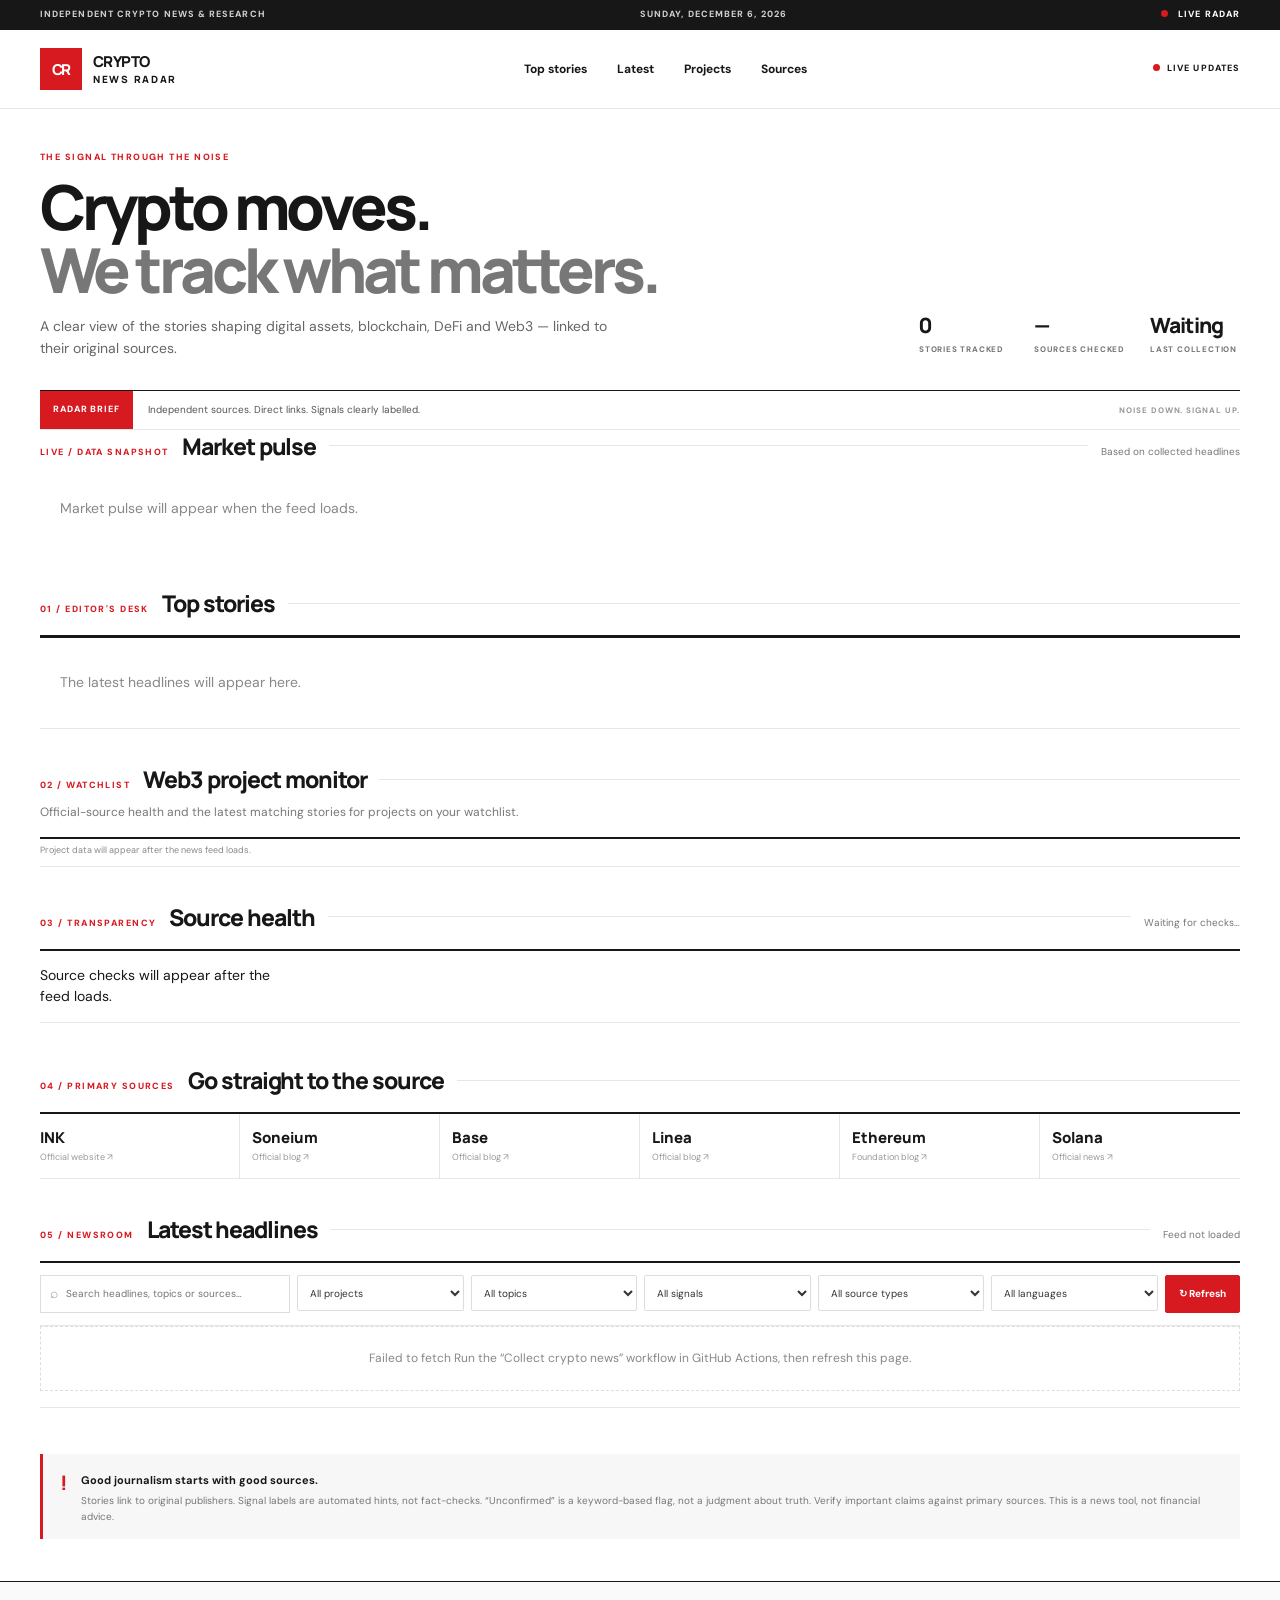
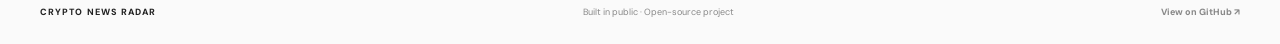
==== commit 4d0380f2: "Add Market Pulse editorial section" ====
--- a/index.html
+++ b/index.html
@@ -35,6 +35,11 @@
     </section>
 
     <div class="ticker" aria-label="Newsroom note"><span class="ticker-label">RADAR BRIEF</span><span>Independent sources. Direct links. Signals clearly labelled.</span><span class="ticker-right">NOISE DOWN. SIGNAL UP.</span></div>
+
+    <section id="market-pulse" class="market-pulse-section" aria-labelledby="market-pulse-heading">
+      <div class="section-kicker"><span>LIVE / DATA SNAPSHOT</span><h2 id="market-pulse-heading">Market pulse</h2><span class="section-rule"></span><span class="section-summary">Based on collected headlines</span></div>
+      <div id="market-pulse-grid" class="market-pulse-grid" aria-live="polite"><p class="loading-note">Market pulse will appear when the feed loads.</p></div>
+    </section>
 
     <section id="top-stories" class="top-stories-section" aria-labelledby="top-stories-heading">
       <div class="section-kicker"><span>01 / EDITOR'S DESK</span><h2 id="top-stories-heading">Top stories</h2><span class="section-rule"></span></div>
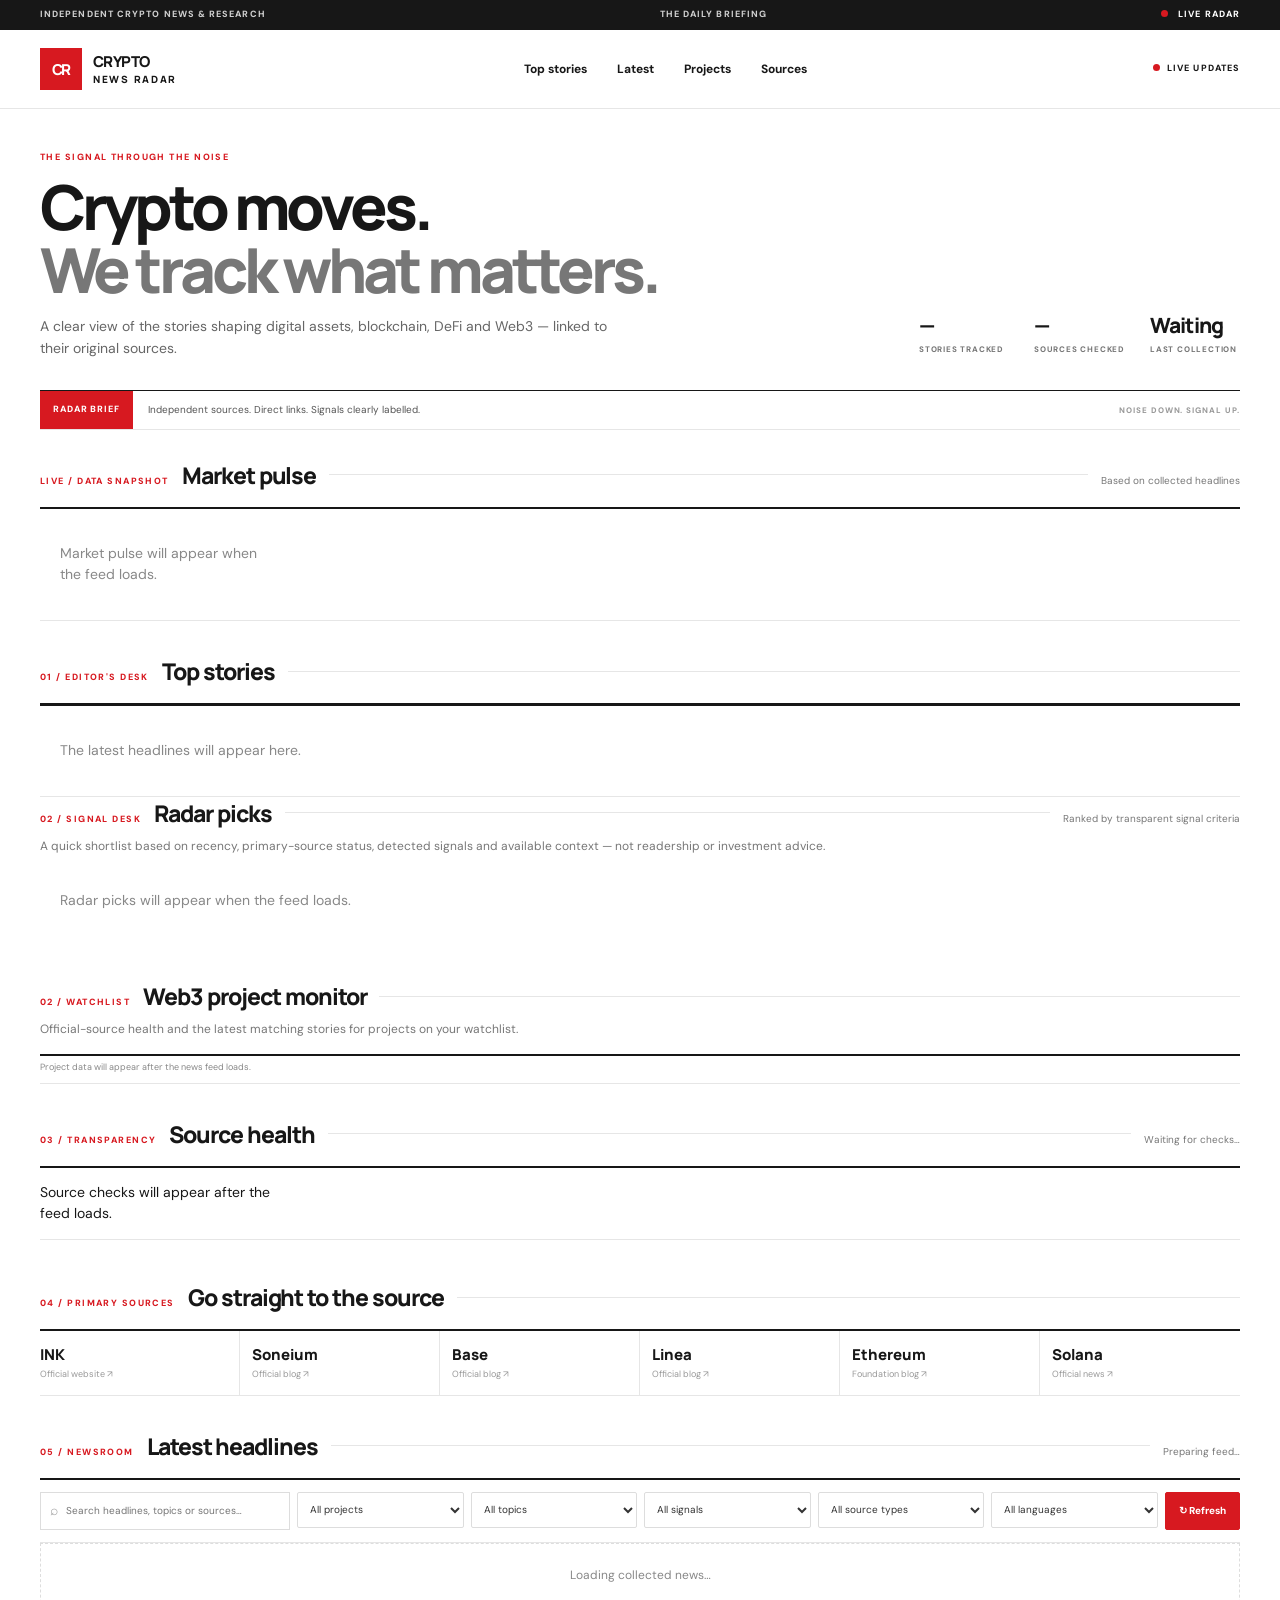
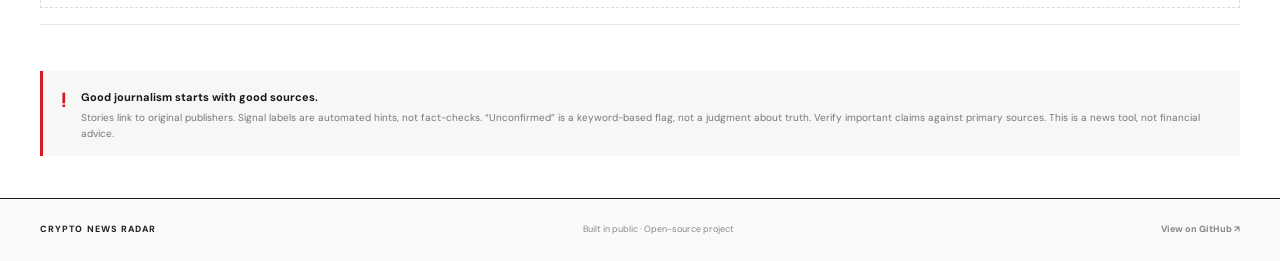
==== commit b3ff8eba: "Add Radar Picks editorial section" ====
--- a/index.html
+++ b/index.html
@@ -46,6 +46,12 @@
       <div id="top-stories-grid" class="top-stories-grid"><p class="loading-note">The latest headlines will appear here.</p></div>
     </section>
 
+    <section id="radar-picks" class="radar-picks-section" aria-labelledby="radar-picks-heading">
+      <div class="section-kicker"><span>02 / SIGNAL DESK</span><h2 id="radar-picks-heading">Radar picks</h2><span class="section-rule"></span><span class="section-summary">Ranked by transparent signal criteria</span></div>
+      <p class="section-intro">A quick shortlist based on recency, primary-source status, detected signals and available context — not readership or investment advice.</p>
+      <div id="radar-picks-grid" class="radar-picks-grid" aria-live="polite"><p class="loading-note">Radar picks will appear when the feed loads.</p></div>
+    </section>
+
     <section id="project-monitor" class="project-monitor-section" aria-labelledby="project-monitor-heading">
       <div class="section-kicker"><span>02 / WATCHLIST</span><h2 id="project-monitor-heading">Web3 project monitor</h2><span class="section-rule"></span></div>
       <p class="section-intro">Official-source health and the latest matching stories for projects on your watchlist.</p>
--- a/styles.css
+++ b/styles.css
@@ -17,4 +17,7 @@
 .sr-only{position:absolute;width:1px;height:1px;padding:0;margin:-1px;overflow:hidden;clip:rect(0,0,0,0);white-space:nowrap;border:0}[hidden]{display:none!important}
 @media(max-width:950px){.masthead{align-items:start;flex-direction:column}.stats{width:100%}.toolbar{grid-template-columns:repeat(3,minmax(0,1fr))}.search-wrap{grid-column:span 3}.project-monitor-grid{grid-template-columns:repeat(2,minmax(0,1fr))}.project-monitor-card:nth-child(2){border-right:0}.project-monitor-card:nth-child(n+3){border-top:1px solid var(--line)}.source-health-grid{grid-template-columns:repeat(3,minmax(0,1fr))}.source-health-card:nth-child(5n){border-right:1px solid var(--line)}.source-health-card:nth-child(3n){border-right:0}.source-health-card:nth-child(3n+1){padding-left:0}.official-grid{grid-template-columns:repeat(3,minmax(0,1fr))}.official-card:nth-child(3){border-right:0}.official-card:nth-child(n+4){border-top:1px solid var(--line)}}
 @media(max-width:650px){.container{width:calc(100% - 30px)}.edition-inner{height:27px;font-size:7px}.edition-inner>span:nth-child(2){display:none}.topbar-inner{min-height:65px;gap:12px}.brand-mark{width:36px;height:36px}.brand-name{font-size:12px}.brand-name span{font-size:8px}.main-nav{gap:12px}.main-nav a{font-size:9px}.main-nav a:nth-child(3){display:none}.header-status{display:none}.masthead{padding:30px 0 22px}.masthead h1{font-size:39px}.masthead-copy{font-size:12px}.stats{gap:15px}.stats div{min-width:0}.stats strong{font-size:17px}.stats span{font-size:7px}.ticker{font-size:8px;gap:8px}.ticker-right{display:none}.section-kicker{gap:8px;flex-wrap:wrap}.section-kicker h2{font-size:19px}.section-summary{margin-left:auto}.top-stories-grid{grid-template-columns:1fr}.top-feature{padding:17px 0;border-right:0;border-bottom:1px solid var(--line)}.top-feature h3{font-size:29px}.top-side{padding:0;grid-template-rows:none}.top-side-item{padding:11px 0}.project-monitor-grid{grid-template-columns:1fr 1fr}.project-monitor-card{padding:13px 10px}.project-monitor-card:first-child{padding-left:10px}.project-monitor-actions{flex-wrap:wrap}.project-monitor-actions button{width:100%}.source-health-grid{grid-template-columns:repeat(2,minmax(0,1fr))}.source-health-card:nth-child(3n){border-right:1px solid var(--line)}.source-health-card:nth-child(2n){border-right:0}.source-health-card:nth-child(2n+1){padding-left:0}.official-grid{grid-template-columns:repeat(2,minmax(0,1fr))}.official-card:nth-child(3){border-right:1px solid var(--line)}.official-card:nth-child(2n){border-right:0}.official-card:nth-child(n+3){border-top:1px solid var(--line)}.toolbar{grid-template-columns:repeat(2,minmax(0,1fr))}.search-wrap{grid-column:span 2}.toolbar label{min-width:0}.toolbar button{width:100%}.news-grid{grid-template-columns:1fr}.story{min-height:0}.footer-inner{align-items:flex-start;flex-direction:column;justify-content:center;padding-top:14px;padding-bottom:14px;gap:5px}}
-@media(prefers-reduced-motion:reduce){html{scroll-behavior:auto}}+@media(prefers-reduced-motion:reduce){html{scroll-behavior:auto}}
+.market-pulse-section{padding-top:29px}.market-pulse-grid{display:grid;grid-template-columns:repeat(5,minmax(0,1fr));border-top:2px solid var(--ink);border-bottom:1px solid var(--line)}.pulse-topic,.pulse-summary{min-width:0;padding:13px 15px;border-right:1px solid var(--line)}.pulse-topic:first-child{padding-left:0}.pulse-summary{border-right:0}.pulse-label{display:block;color:var(--red);font-size:8px;font-weight:800;letter-spacing:.13em}.pulse-topic>strong{display:block;margin:5px 0 2px;font:800 16px Manrope,sans-serif;text-transform:capitalize}.pulse-count{font:700 12px Manrope,sans-serif}.pulse-count small{color:#999;font:400 9px "DM Sans",sans-serif}.pulse-meter{display:block;height:3px;margin-top:9px;background:#eee}.pulse-meter i{display:block;height:100%;background:var(--red)}.pulse-summary>strong{display:block;margin:3px 0 0;font:800 23px Manrope,sans-serif}.pulse-caption{display:block;color:#888;font-size:9px}.pulse-signal-list{display:flex;flex-wrap:wrap;gap:5px;margin-top:9px}.pulse-signal-list span{padding:3px 5px;background:#f5f5f5;color:#666;font-size:8px}.pulse-signal-list b{color:var(--red)}
+@media(max-width:950px){.market-pulse-grid{grid-template-columns:repeat(3,minmax(0,1fr))}.pulse-topic:nth-child(3){border-right:0}.pulse-topic:nth-child(n+4){border-top:1px solid var(--line)}.pulse-topic:nth-child(4){padding-left:0}.pulse-summary{border-top:1px solid var(--line)}}
+@media(max-width:650px){.market-pulse-grid{grid-template-columns:repeat(2,minmax(0,1fr))}.pulse-topic:nth-child(3){border-right:1px solid var(--line)}.pulse-topic:nth-child(2n){border-right:0}.pulse-topic:nth-child(n+3){border-top:1px solid var(--line)}.pulse-topic:nth-child(odd){padding-left:0}.pulse-summary{grid-column:span 2;padding-left:0}}
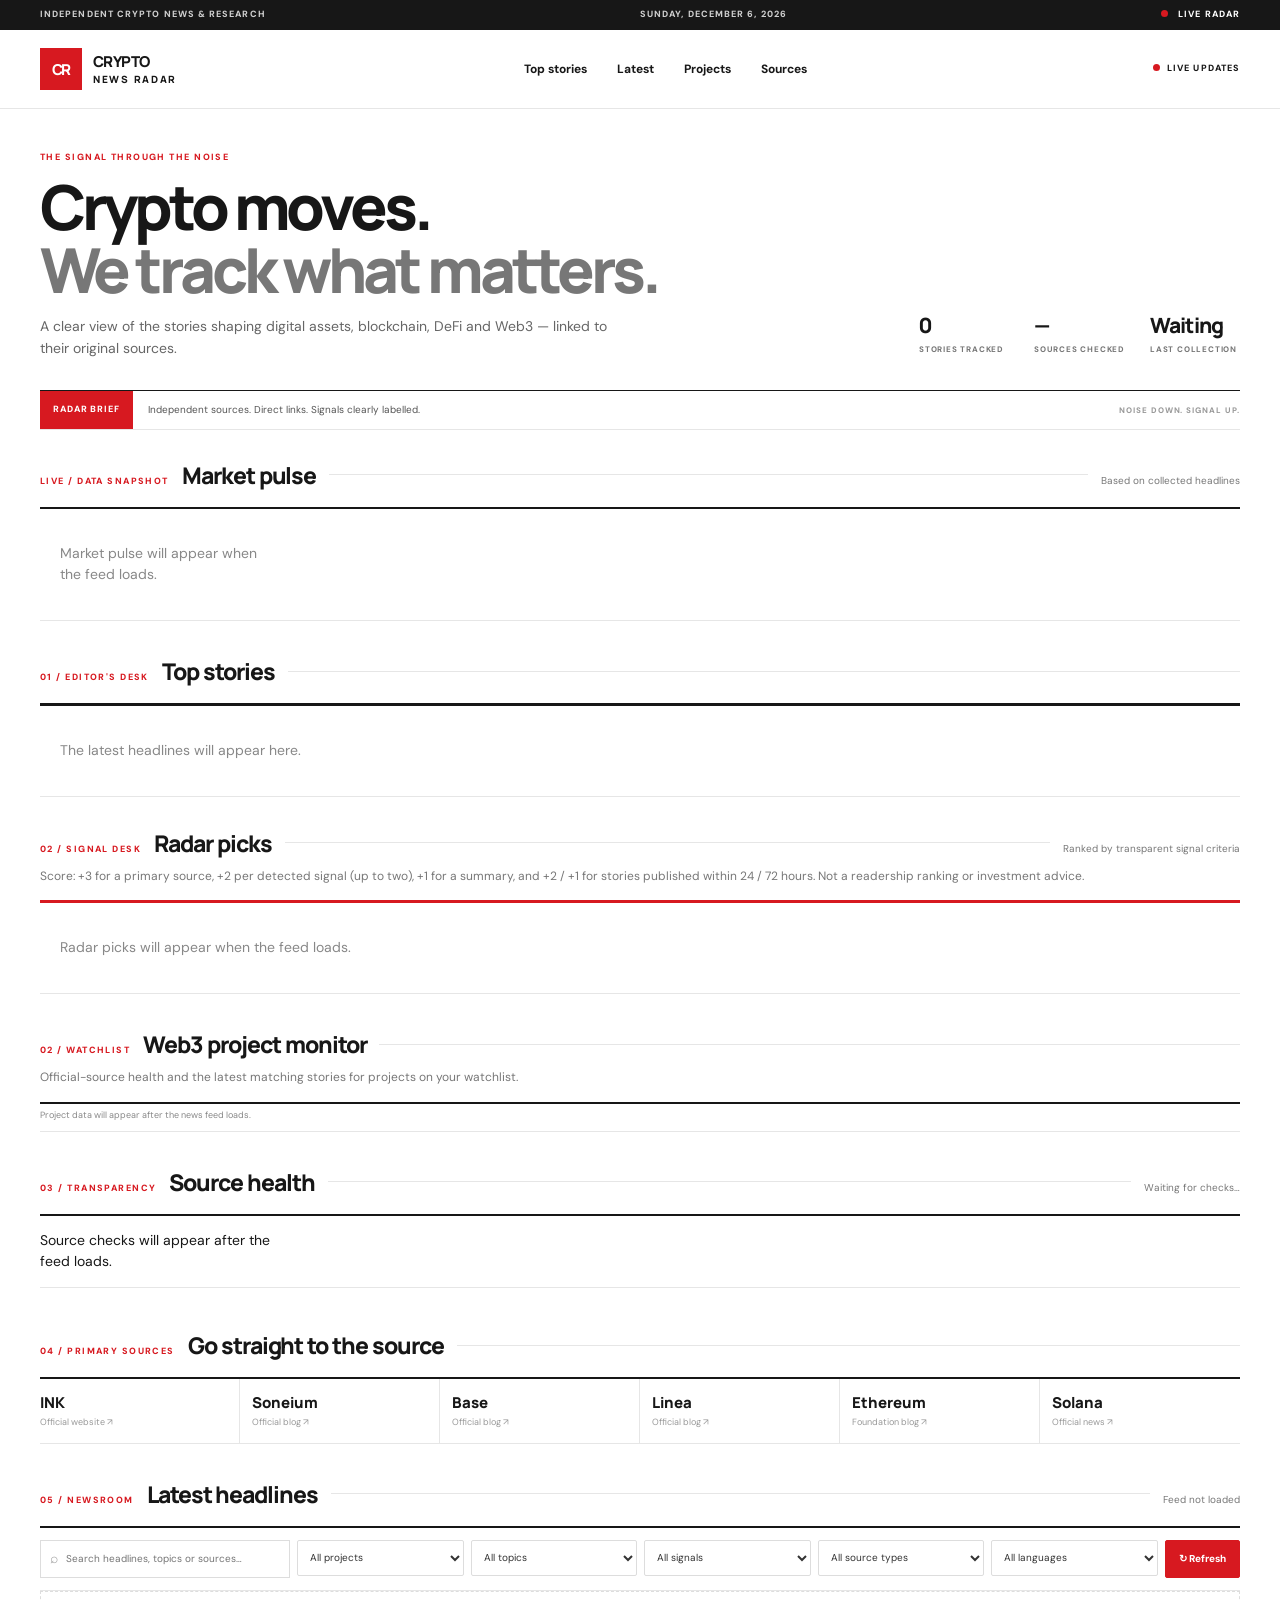
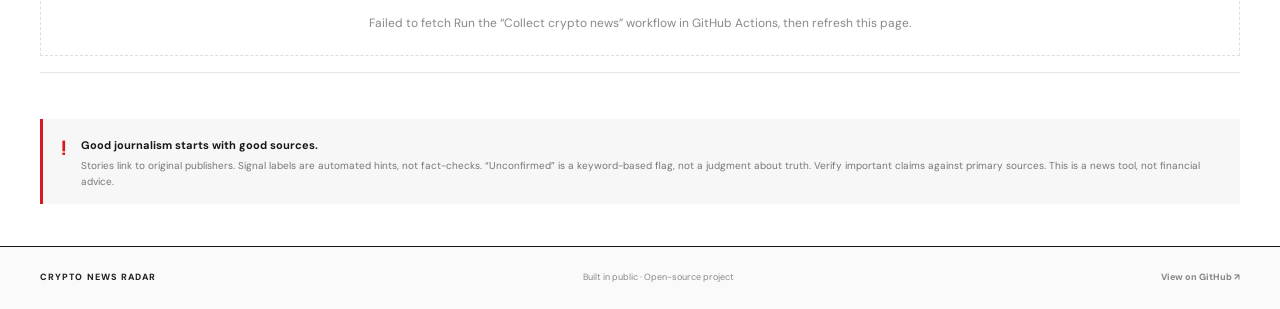
==== commit d61bb7c0: "Explain Radar Picks scoring transparently" ====
--- a/index.html
+++ b/index.html
@@ -48,7 +48,7 @@
 
     <section id="radar-picks" class="radar-picks-section" aria-labelledby="radar-picks-heading">
       <div class="section-kicker"><span>02 / SIGNAL DESK</span><h2 id="radar-picks-heading">Radar picks</h2><span class="section-rule"></span><span class="section-summary">Ranked by transparent signal criteria</span></div>
-      <p class="section-intro">A quick shortlist based on recency, primary-source status, detected signals and available context — not readership or investment advice.</p>
+      <p class="section-intro">Score: +3 for a primary source, +2 per detected signal (up to two), +1 for a summary, and +2 / +1 for stories published within 24 / 72 hours. Not a readership ranking or investment advice.</p>
       <div id="radar-picks-grid" class="radar-picks-grid" aria-live="polite"><p class="loading-note">Radar picks will appear when the feed loads.</p></div>
     </section>
 
--- a/styles.css
+++ b/styles.css
@@ -21,3 +21,22 @@
 .market-pulse-section{padding-top:29px}.market-pulse-grid{display:grid;grid-template-columns:repeat(5,minmax(0,1fr));border-top:2px solid var(--ink);border-bottom:1px solid var(--line)}.pulse-topic,.pulse-summary{min-width:0;padding:13px 15px;border-right:1px solid var(--line)}.pulse-topic:first-child{padding-left:0}.pulse-summary{border-right:0}.pulse-label{display:block;color:var(--red);font-size:8px;font-weight:800;letter-spacing:.13em}.pulse-topic>strong{display:block;margin:5px 0 2px;font:800 16px Manrope,sans-serif;text-transform:capitalize}.pulse-count{font:700 12px Manrope,sans-serif}.pulse-count small{color:#999;font:400 9px "DM Sans",sans-serif}.pulse-meter{display:block;height:3px;margin-top:9px;background:#eee}.pulse-meter i{display:block;height:100%;background:var(--red)}.pulse-summary>strong{display:block;margin:3px 0 0;font:800 23px Manrope,sans-serif}.pulse-caption{display:block;color:#888;font-size:9px}.pulse-signal-list{display:flex;flex-wrap:wrap;gap:5px;margin-top:9px}.pulse-signal-list span{padding:3px 5px;background:#f5f5f5;color:#666;font-size:8px}.pulse-signal-list b{color:var(--red)}
 @media(max-width:950px){.market-pulse-grid{grid-template-columns:repeat(3,minmax(0,1fr))}.pulse-topic:nth-child(3){border-right:0}.pulse-topic:nth-child(n+4){border-top:1px solid var(--line)}.pulse-topic:nth-child(4){padding-left:0}.pulse-summary{border-top:1px solid var(--line)}}
 @media(max-width:650px){.market-pulse-grid{grid-template-columns:repeat(2,minmax(0,1fr))}.pulse-topic:nth-child(3){border-right:1px solid var(--line)}.pulse-topic:nth-child(2n){border-right:0}.pulse-topic:nth-child(n+3){border-top:1px solid var(--line)}.pulse-topic:nth-child(odd){padding-left:0}.pulse-summary{grid-column:span 2;padding-left:0}}
+
+
+/* Radar Picks — editorial shortlist */
+.radar-picks-section{padding-top:30px}
+.radar-picks-grid{display:grid;grid-template-columns:repeat(3,minmax(0,1fr));border-top:3px solid var(--red);border-bottom:1px solid var(--line)}
+.radar-pick{display:flex;flex-direction:column;min-width:0;padding:16px 18px 15px;border-right:1px solid var(--line)}
+.radar-pick:first-child{padding-left:0}
+.radar-pick:last-child{border-right:0}
+.radar-pick-rank{display:flex;align-items:center;justify-content:space-between;gap:10px;margin-bottom:12px;color:var(--red);font-size:9px;font-weight:800;letter-spacing:.12em}
+.radar-pick-score{padding:3px 6px;background:#f7f7f7;color:#555;font-size:8px;letter-spacing:.04em}
+.radar-pick h3{margin:0 0 9px;font:800 17px/1.3 Manrope,sans-serif;letter-spacing:-.035em}
+.radar-pick h3 a{text-decoration:none}
+.radar-pick h3 a:hover{color:var(--red)}
+.radar-pick-summary{display:-webkit-box;overflow:hidden;margin:0 0 12px;color:#777;font-size:10px;-webkit-box-orient:vertical;-webkit-line-clamp:3}
+.radar-pick-signals{display:flex;flex-wrap:wrap;gap:5px;margin:0 0 12px}
+.radar-pick-footer{display:flex;flex-wrap:wrap;gap:5px;margin-top:auto;padding-top:10px;border-top:1px solid #eee;color:#999;font-size:8px}
+.radar-pick-footer strong{color:#555}
+.radar-picks-empty{padding:16px 0;color:#888;font-size:11px}
+@media(max-width:700px){.radar-picks-grid{grid-template-columns:1fr}.radar-pick,.radar-pick:first-child{padding:14px 0;border-right:0;border-bottom:1px solid var(--line)}.radar-pick:last-child{border-bottom:0}}
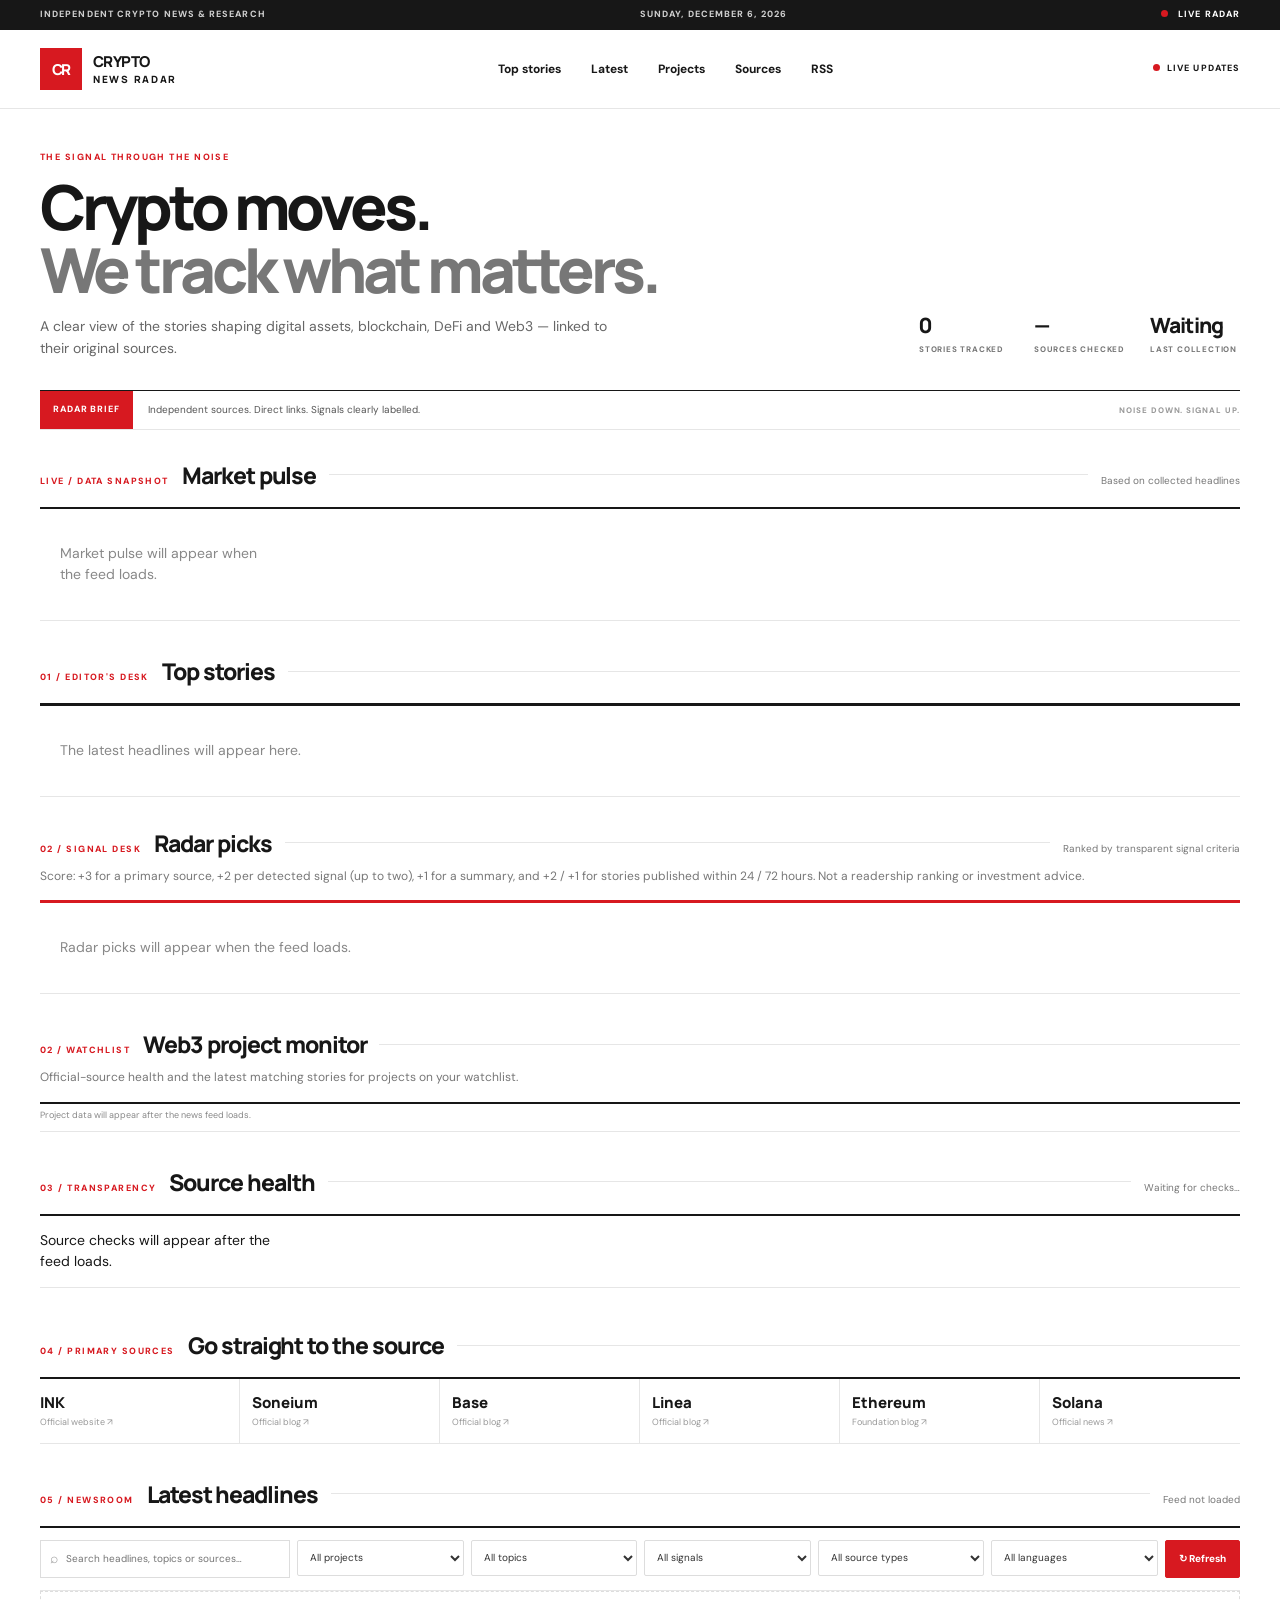
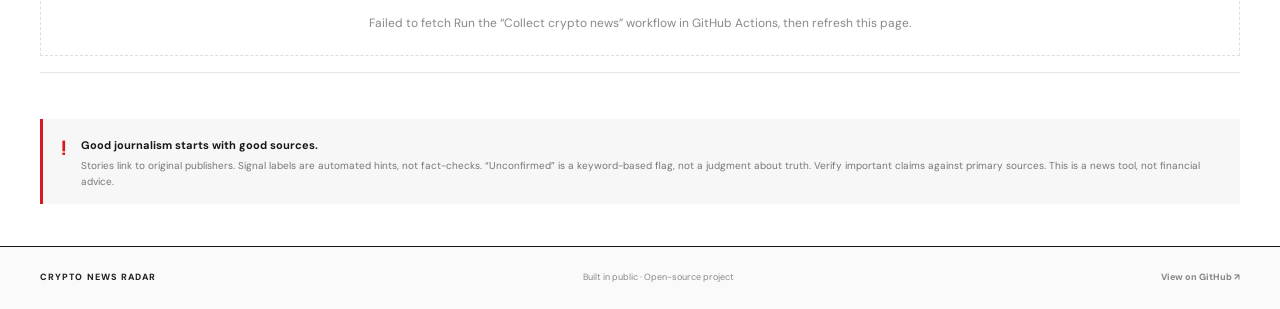
==== commit deaef9a2: "feat: add RSS discovery link to homepage" ====
--- a/index.html
+++ b/index.html
@@ -4,13 +4,26 @@
   <meta charset="utf-8">
   <meta name="viewport" content="width=device-width, initial-scale=1">
   <meta name="theme-color" content="#ffffff">
-  <meta name="description" content="Crypto News Radar — independent coverage of digital assets, blockchain, DeFi and Web3.">
+  <meta name="description" content="Independent crypto news, blockchain updates, DeFi research and Web3 signals — tracked from original sources.">
+  <link rel="canonical" href="https://pavel9213.github.io/crypto-news-radar/">
+  <link rel="alternate" type="application/rss+xml" title="Crypto News Radar RSS" href="https://pavel9213.github.io/crypto-news-radar/feed.xml">
+  <meta property="og:type" content="website">
+  <meta property="og:site_name" content="Crypto News Radar">
+  <meta property="og:title" content="Crypto News Radar — The crypto briefing">
+  <meta property="og:description" content="Independent crypto news, blockchain updates, DeFi research and Web3 signals — tracked from original sources.">
+  <meta property="og:url" content="https://pavel9213.github.io/crypto-news-radar/">
+  <meta name="twitter:card" content="summary">
+  <meta name="twitter:title" content="Crypto News Radar — The crypto briefing">
+  <meta name="twitter:description" content="Independent crypto news, blockchain updates, DeFi research and Web3 signals — tracked from original sources.">
   <title>Crypto News Radar — The crypto briefing</title>
+  <script type="application/ld+json">
+  {"@context":"https://schema.org","@type":"WebSite","name":"Crypto News Radar","url":"https://pavel9213.github.io/crypto-news-radar/","description":"Independent crypto news, blockchain updates, DeFi research and Web3 signals — tracked from original sources."}
+  </script>
   <link rel="preconnect" href="https://fonts.googleapis.com">
   <link rel="preconnect" href="https://fonts.gstatic.com" crossorigin>
   <link href="https://fonts.googleapis.com/css2?family=DM+Sans:wght@400;500;600;700;800&family=Manrope:wght@400;500;600;700;800&display=swap" rel="stylesheet">
   <link rel="stylesheet" href="styles.css">
-  <script src="app.js" defer></script>
+  <script src="app.js?v=20261105-2" defer></script>
 </head>
 <body>
   <div class="edition-bar"><div class="container edition-inner"><span>INDEPENDENT CRYPTO NEWS &amp; RESEARCH</span><span id="edition-date">THE DAILY BRIEFING</span><span class="edition-live"><i></i> LIVE RADAR</span></div></div>
@@ -18,7 +31,7 @@
     <div class="container topbar-inner">
       <a class="brand" href="./" aria-label="Crypto News Radar home"><span class="brand-mark">CR</span><span class="brand-name">CRYPTO<span>NEWS RADAR</span></span></a>
       <nav class="main-nav" aria-label="Main navigation">
-        <a href="#top-stories">Top stories</a><a href="#news">Latest</a><a href="#project-monitor">Projects</a><a href="#sources">Sources</a>
+        <a href="#top-stories">Top stories</a><a href="#news">Latest</a><a href="#project-monitor">Projects</a><a href="#sources">Sources</a><a href="feed.xml">RSS</a>
       </nav>
       <div class="header-status"><span class="live-dot"></span><span>LIVE UPDATES</span></div>
     </div>
--- a/styles.css
+++ b/styles.css
@@ -40,3 +40,60 @@
 .radar-pick-footer strong{color:#555}
 .radar-picks-empty{padding:16px 0;color:#888;font-size:11px}
 @media(max-width:700px){.radar-picks-grid{grid-template-columns:1fr}.radar-pick,.radar-pick:first-child{padding:14px 0;border-right:0;border-bottom:1px solid var(--line)}.radar-pick:last-child{border-bottom:0}}
+
+
+/* Article preview images: graceful fallback when publishers expose no image */
+.story-image{position:relative;display:flex;align-items:center;justify-content:center;overflow:hidden;isolation:isolate;background:linear-gradient(135deg,#f4f4f4 0%,#e9e9e9 52%,#f8f8f8 100%);color:#999;min-height:112px;margin-bottom:12px}
+.story-image>span{font:800 9px Manrope,sans-serif;letter-spacing:.2em;opacity:.7}
+.story-image img{position:absolute;inset:0;width:100%;height:100%;object-fit:cover}
+.story-image-feature{height:245px;margin:0 0 18px;background:linear-gradient(135deg,#f1f1f1,#dedede)}
+.story-image-feature>span{font-size:11px}
+.top-side-item{display:flex;align-items:flex-start;gap:12px}
+.story-image-side{flex:0 0 104px;height:74px;min-height:74px;margin:2px 0 0}
+.top-side-copy{min-width:0;flex:1}
+.story-image-pick{height:132px;margin:0 0 13px}
+.story-image-card{height:145px;margin:-17px 0 13px}
+@media(max-width:650px){.story-image-feature{height:190px}.story-image-side{flex-basis:92px;height:68px;min-height:68px}.story-image-card{height:180px}}
+
+
+/* Dedicated story pages */
+.article-main{max-width:920px;padding-top:25px;padding-bottom:30px}
+.article-back{display:inline-block;margin:0 0 20px;color:var(--red);font-size:11px;font-weight:800;text-decoration:none}
+.article-content{border-top:3px solid var(--ink)}
+.article-kicker{display:flex;justify-content:space-between;gap:12px;padding:15px 0;color:var(--red);font-size:9px;font-weight:800;letter-spacing:.13em}
+.article-kicker span:last-child{color:#777}
+.article-tags{display:flex;flex-wrap:wrap;gap:6px;margin:8px 0 13px}
+.article-tag{padding:4px 7px;background:#f3f3f3;color:#666;font-size:9px;font-weight:800;text-transform:uppercase;letter-spacing:.04em}
+.article-project-tag{background:#fff2f2;color:var(--red)}
+.article-content h1{max-width:900px;margin:0 0 17px;font:800 clamp(31px,5.2vw,56px)/1.08 Manrope,sans-serif;letter-spacing:-.06em}
+.article-byline{display:flex;flex-wrap:wrap;gap:12px;margin-bottom:20px;padding-bottom:14px;border-bottom:1px solid var(--line);color:#888;font-size:11px}
+.article-byline strong{color:#333}
+.article-hero-image{margin:0 0 25px}
+.article-hero-image img{display:block;width:100%;max-height:490px;object-fit:cover;background:#f1f1f1}
+.article-hero-image figcaption{margin-top:6px;color:#999;font-size:9px}
+.article-image-fallback{display:grid;place-items:center;min-height:250px;margin-bottom:25px;background:linear-gradient(135deg,#f4f4f4,#e5e5e5,#f8f8f8);color:#999}
+.article-image-fallback span{font:800 11px Manrope,sans-serif;letter-spacing:.2em}
+.article-summary{padding:20px 23px;border-left:3px solid var(--red);background:#f7f7f7}
+.article-summary>span,.article-source-box>div>span{color:var(--red);font-size:9px;font-weight:800;letter-spacing:.13em}
+.article-summary p{margin:8px 0 0;color:#333;font:500 17px/1.65 Manrope,sans-serif}
+.article-signals{margin:25px 0;padding:18px 0;border-top:1px solid var(--line);border-bottom:1px solid var(--line)}
+.article-signals h2{margin:0 0 10px;font:800 17px Manrope,sans-serif}
+.article-signals>div{display:flex;flex-wrap:wrap;gap:6px}
+.article-signals>p{margin:9px 0 0;color:#999;font-size:9px}
+.article-source-box{display:flex;align-items:center;justify-content:space-between;gap:15px;margin-top:25px;padding:16px 18px;border:1px solid var(--line)}
+.article-source-box>div{display:grid;gap:4px}
+.article-source-box>div strong{font:800 16px Manrope,sans-serif}
+.article-source-box>a{padding:10px 13px;background:var(--red);color:#fff;font-size:10px;font-weight:800;text-decoration:none;white-space:nowrap}
+.article-source-box>a:hover{background:var(--red-dark)}
+.article-disclaimer{margin:14px 0 0;color:#999;font-size:9px;line-height:1.6}
+.related-section{padding:15px 0 40px}
+.related-stories{display:grid;grid-template-columns:repeat(3,minmax(0,1fr));border-top:2px solid var(--ink);border-bottom:1px solid var(--line)}
+.related-card{padding:13px 15px;border-right:1px solid var(--line)}
+.related-card:first-child{padding-left:0}
+.related-card:last-child{border-right:0}
+.related-card>span{color:var(--red);font-size:8px;font-weight:800;text-transform:uppercase}
+.related-card h3{margin:6px 0;font:700 14px/1.35 Manrope,sans-serif}
+.related-card h3 a{text-decoration:none}
+.related-card h3 a:hover{color:var(--red)}
+.related-card p{margin:0;color:#999;font-size:9px}
+@media(max-width:650px){.article-main{padding-top:18px}.article-content h1{font-size:34px}.article-image-fallback{min-height:180px}.article-summary{padding:15px}.article-summary p{font-size:14px}.article-source-box{align-items:flex-start;flex-direction:column}.related-stories{grid-template-columns:1fr}.related-card,.related-card:first-child{padding:12px 0;border-right:0;border-bottom:1px solid var(--line)}.related-card:last-child{border-bottom:0}}
